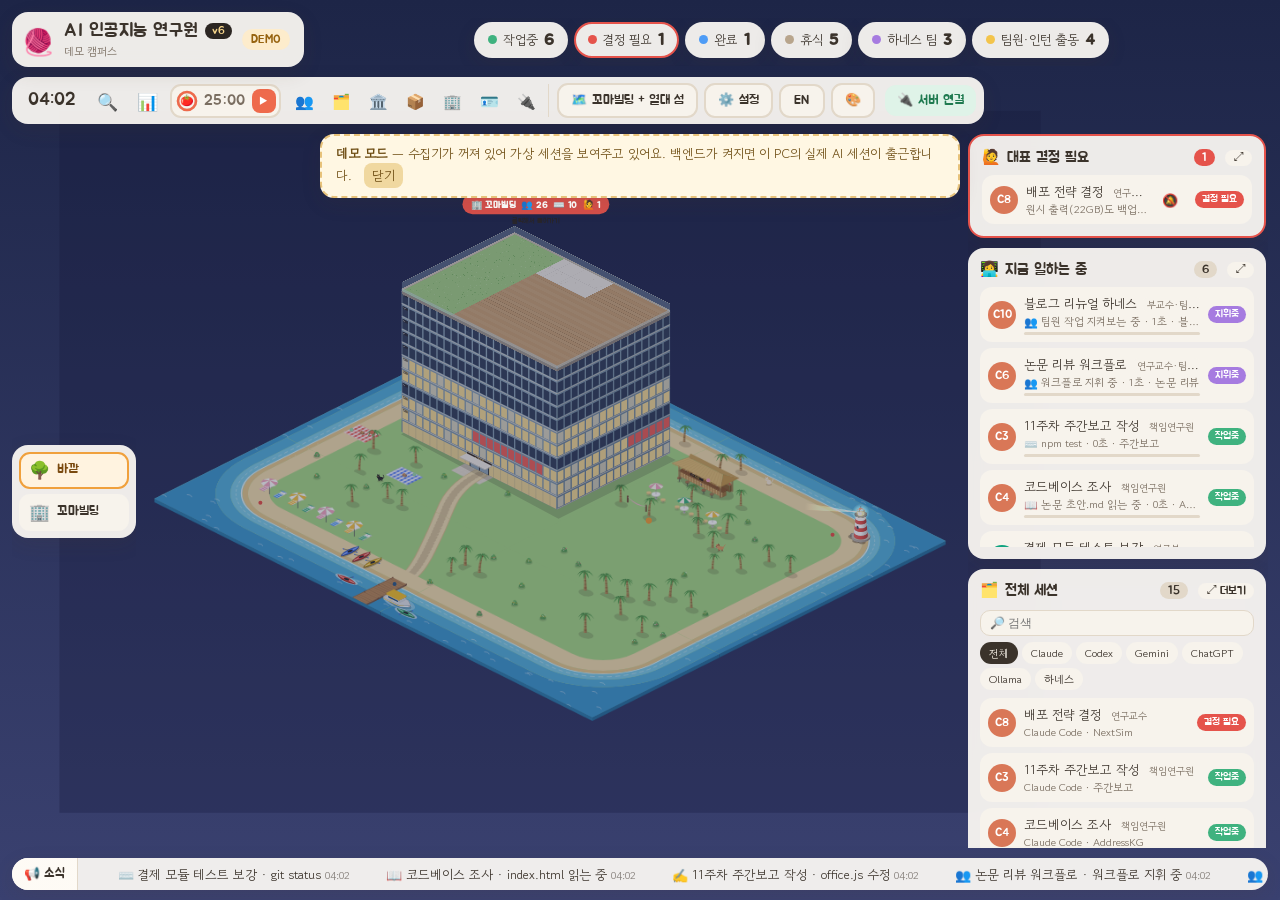
==== public/index.html @ 13f87f60 "AI OFFICE v6 — AI 세션을 아이소메트릭 빌딩으로 보여 주는 대시보드 - 꼬마빌딩(지하 6층 ~ 루프탑) · 실내 20+ × 실외 20+ 맵 - 관리 센터: 세션 관리 " ====
<!doctype html>
<html lang="ko">
<head>
<meta charset="utf-8">
<meta name="viewport" content="width=device-width, initial-scale=1, viewport-fit=cover">
<title>AI 인공지능 연구원</title>
<link rel="icon" href="data:image/svg+xml,<svg xmlns='http://www.w3.org/2000/svg' viewBox='0 0 100 100'><text y='.9em' font-size='90'>🧶</text></svg>">
<link rel="preconnect" href="https://fonts.googleapis.com">
<link href="https://fonts.googleapis.com/css2?family=Gowun+Dodum&family=Jua&display=swap" rel="stylesheet">
<link rel="stylesheet" href="css/style.css">
<link rel="stylesheet" href="css/panels.css">
<link rel="stylesheet" href="css/manage.css">
<link rel="stylesheet" href="css/v5.css">
<link rel="stylesheet" href="css/v6.css">
<link rel="stylesheet" href="css/kanban.css">
<link rel="stylesheet" href="css/mgm.css">
<link rel="stylesheet" href="css/timer-aio.css">
</head>
<body>
<div id="app">
  <canvas id="office" aria-label="AI 세션 캠퍼스" data-i18n-aria-label></canvas>

  <header id="topbar">
    <div class="brand">
      <span class="logo">🧶</span>
      <div class="brand-tx">
        <div class="name"><span class="name-full" data-i18n>AI 인공지능 연구원</span><span class="name-short" data-i18n>AI 연구원</span><span class="ver-badge" id="verBadge" title="현재 버전 (ai-office-v6 폴더)">v6</span></div>
        <div class="sub" id="hostLabel">AI 세션 캠퍼스</div>
      </div>
      <span id="modeBadge" class="badge">연결 중…</span>
    </div>
    <div id="chips" class="chips"></div>
    <div class="tools">
      <div class="clock" id="clock">--:--</div>
      <button class="tbtn side-btn" id="btnSide" title="세션 패널 (S)" data-i18n-title data-i18n-aria-label aria-label="세션 패널 (S)">📋</button>
      <button class="tbtn" id="btnFit" title="전체 보기 (F)" data-i18n-title>🔍</button>
      <button class="tbtn" id="btnInsights" title="인사이트 대시보드 (I)" data-i18n-title hidden>📊</button>
      <div class="tm-mini" id="pomoMini"></div>
      <div class="dock" id="dock" hidden></div>
      <button class="set-btn map-btn" id="btnMap" title="맵 선택 — 실내 × 실외 (M)" data-i18n-title>🗺️<span class="lbl" id="mapLbl">맵</span></button>
      <button class="set-btn" id="btnTheme" title="설정 — 표시·알림 (T)" data-i18n-title>⚙️<span class="lbl" data-i18n>설정</span></button>
      <button class="set-btn lang-btn" id="btnLang" title="Switch to English" aria-label="Switch to English">EN</button>
      <button class="set-btn acct-btn" id="btnAcct" title="계정 옵션 — 색 · 글꼴 · 레이아웃 (O)" data-i18n-title>🎨<span class="lbl" data-i18n>계정 옵션</span></button>
      <button class="auth-btn" id="btnAuth" title="로그인" data-i18n-title>🔒<span class="lbl">로그인</span></button>
    </div>
  </header>

  <nav id="floors" hidden></nav>

  <div id="themePop" class="pop" hidden>
    <button class="close" id="popClose" aria-label="닫기" data-i18n-aria-label>✕</button>
    <h3>⚙️ <span data-i18n>설정</span></h3>
    <div class="pop-sec" data-i18n>맵 선택</div>
    <button class="theme" id="popMapOpen"><span class="ti">🗺️</span><span><b data-i18n>맵 선택 열기</b><small id="popMapCur"></small></span></button>
    <div class="pop-sec" data-i18n>화면 표시</div>
    <div id="optList" class="opt-list"></div>
    <div id="adminSec"></div>
  </div>

  <div id="mapPop" class="pop map-pop" hidden>
    <button class="close" id="mapClose" aria-label="닫기" data-i18n-aria-label>✕</button>
    <h3>🗺️ <span data-i18n>맵 선택</span> <small class="map-hint" data-i18n>실내(건물)와 실외(부지)를 따로 골라 조합해요</small></h3>
    <div id="mapCur" class="map-cur"></div>
    <div id="mapOrig" class="map-orig"></div>
    <div class="map-cols">
      <div><div class="pop-sec">🏢 <span data-i18n>실내 · 건물</span> <span class="map-n" id="mapInN"></span></div><div id="mapIn" class="map-grid"></div></div>
      <div><div class="pop-sec">🌳 <span data-i18n>실외 · 부지</span> <span class="map-n" id="mapOutN"></span></div><div id="mapOut" class="map-grid"></div></div>
    </div>
  </div>

  <div id="demoBanner" hidden>
    <b data-i18n>데모 모드</b> <span data-i18n>— 수집기가 꺼져 있어 가상 세션을 보여주고 있어요. 백엔드가 켜지면 이 PC의 실제 AI 세션이 출근합니다.</span>
    <button id="demoClose" data-i18n>닫기</button>
  </div>

  <aside id="side">
    <button class="side-close" id="sideClose" aria-label="닫기" data-i18n-aria-label>✕</button>
    <section class="card urgent" id="decisionCard">
      <h3>🙋 <span data-i18n>대표 결정 필요</span> <span class="count" id="decisionCount">0</span><button class="more" data-more="urgent" title="전체 보기">⤢</button></h3>
      <div id="decisionList" class="list"></div>
    </section>
    <section class="card">
      <h3>👩‍💻 <span data-i18n>지금 일하는 중</span> <span class="count" id="workingCount">0</span><button class="more" data-more="busy" title="전체 보기">⤢</button></h3>
      <div id="workingList" class="list"></div>
    </section>
    <section class="card">
      <h3>🗂️ <span data-i18n>전체 세션</span> <span class="count" id="allCount">0</span><button class="more" data-more="all" title="전체 보기 · 관리">⤢ <span data-i18n>더보기</span></button></h3>
      <input class="side-q" id="sideQ" placeholder="🔎 검색" data-i18n-placeholder>
      <div class="filters" id="filters"></div>
      <div id="allList" class="list"></div>
    </section>
    <section class="card feed-card">
      <h3>📰 <span data-i18n>사무실 소식</span></h3>
      <div id="feedList" class="feed"></div>
    </section>
  </aside>

  <div id="drawer" hidden>
    <button class="close" id="drawerClose" aria-label="닫기" data-i18n-aria-label>✕</button>
    <div id="drawerBody"></div>
  </div>

  <div id="modal" class="modal" hidden>
    <div class="modal-card" id="modalCard"></div>
  </div>

  <div id="timerOverlay" class="tm-ov" hidden><div class="tm-card" id="timerCard" role="dialog" aria-modal="true" aria-label="업무 타이머"></div></div>
  <nav id="tabbar" aria-label="메뉴">
    <button data-tab="map">🗺️<span data-i18n>맵</span></button>
    <button data-tab="side">📋<span data-i18n>세션</span><i class="tb-dot" id="tbDot" hidden></i></button>
    <button data-tab="manage">🗂️<span data-i18n>관리</span></button>
    <button data-tab="settings">⚙️<span data-i18n>설정</span></button>
    <button data-tab="acct">🎨<span data-i18n>계정</span></button>
  </nav>
  <div id="ticker"><span class="tk-label">📢<span class="lbl" data-i18n>소식</span></span><div class="tk-track" id="tickerTrack"></div></div>
  <div id="tooltip" hidden></div>
  <div id="empty" hidden>
    <div class="sign">🌙<br><span data-i18n>아직 출근한 AI가 없어요</span><br><small data-i18n>Claude Code · Codex · Gemini CLI 세션을 열면 자리에 앉아요</small></div>
  </div>
</div>

<script src="js/providers.js"></script>
<script src="js/i18n.js"></script>
<script src="js/iso.js"></script>
<script src="js/art.js"></script>
<script src="js/art2.js"></script>
<script src="js/art3.js"></script>
<script src="js/art4.js"></script>
<script src="js/art5.js"></script>
<script src="js/art6.js"></script>
<script src="js/art7.js"></script>
<script src="js/art8.js"></script>
<script src="js/layout.js"></script>
<script src="js/campus.js"></script>
<script src="js/interiors2.js"></script>
<script src="js/campusmap.js"></script>
<script src="js/mini.js"></script>
<script src="js/compose.js"></script>
<script src="js/art_v4.js"></script>
<script src="js/indoor_base.js"></script>
<script src="js/outdoor_base.js"></script>
<!-- 새 실내 · 실외 맵 (v3) -->
<script src="js/indoor_a.js"></script>
<script src="js/indoor_b.js"></script>
<script src="js/outdoor_a.js"></script>
<script src="js/outdoor_b.js"></script>
<script src="js/maps.js"></script>
<script src="js/world.js"></script>
<script src="js/demo.js"></script>
<script src="js/data.js"></script>
<script src="js/auth.js"></script>
<script src="js/detail.js"></script>
<script src="timer/utils.js"></script>
<script src="js/kanban.js"></script>
<script src="js/mgm.js"></script>
<script src="timer/store-shim.js"></script>
<script src="js/timer-ui.js"></script>
<script src="js/prefs.js"></script>
<script src="js/manage.js"></script>
<script src="js/ui.js"></script>
<script src="js/viewport.js"></script>
<script src="js/main.js"></script>
<script src="js/timer-mount.js"></script>
</body>
</html>
---- public/css/style.css ----
:root {
  --bg: #efe9df;
  --bg2: #f7f3ec;
  --ink: #3b332b;
  --ink2: #7a6e61;
  --line: #e2d8c9;
  --card: rgba(255, 252, 247, 0.92);
  --red: #e5534b;
  --green: #3fb27f;
  --blue: #4e9cf6;
  --amber: #e9a23b;
  --purple: #a67be0;
  --shadow: 0 6px 20px rgba(80, 60, 30, 0.12);
  --radius: 16px;
  --accent: #f0a03c;
  --ui-zoom: 1;
  --font: 'Gowun Dodum', 'Pretendard', 'Apple SD Gothic Neo', 'Malgun Gothic', sans-serif;
  --cute: 'Jua', 'Gowun Dodum', 'Malgun Gothic', sans-serif;
}
@media (prefers-color-scheme: dark) {
  :root:not([data-theme="light"]) {
    --bg: #1f1c19; --bg2: #2a2622; --ink: #f1e9dd; --ink2: #b3a796; --line: #3b352e; --card: rgba(40, 36, 32, 0.92);
    --shadow: 0 6px 20px rgba(0, 0, 0, 0.35);
  }
}
:root[data-theme="dark"] {
  --bg: #1f1c19; --bg2: #2a2622; --ink: #f1e9dd; --ink2: #b3a796; --line: #3b352e; --card: rgba(40, 36, 32, 0.92);
  --shadow: 0 6px 20px rgba(0, 0, 0, 0.35);
}

* { box-sizing: border-box; }
[hidden] { display: none !important; }
html, body { margin: 0; height: 100%; overflow: hidden; background: var(--bg); color: var(--ink); font-family: var(--font); }
button { font-family: inherit; color: inherit; }
#app { position: fixed; inset: 0; }
#office { position: absolute; inset: 0; width: 100%; height: 100%; display: block; cursor: grab; touch-action: none; }
#office.dragging { cursor: grabbing; }
#office.hover { cursor: pointer; }

/* ---------- top bar ---------- */
#topbar {
  position: absolute; top: 12px; left: 12px; right: 12px; display: flex; gap: 10px; align-items: center;
  pointer-events: none; z-index: 5; flex-wrap: wrap;
}
#topbar > * { pointer-events: auto; }
.brand { display: flex; align-items: center; gap: 10px; background: var(--card); padding: 8px 14px 8px 10px; border-radius: var(--radius); box-shadow: var(--shadow); backdrop-filter: blur(8px); }
.brand .logo { font-size: 26px; animation: wiggle 3s ease-in-out infinite; display: inline-block; }
.brand .name { font-family: var(--cute); font-size: 18px; letter-spacing: 0.5px; }
.brand .sub { font-size: 11px; color: var(--ink2); }
.badge { font-family: var(--cute); font-size: 12px; padding: 3px 9px; border-radius: 99px; background: #ddd; color: #555; }
.badge.live { background: #dff3e8; color: #1f7a50; }
.badge.live::before { content: '● '; animation: blink 1.4s infinite; }
.badge.demo { background: #fdeccc; color: #96620e; }
.chips { display: flex; gap: 6px; flex-wrap: nowrap; flex: 1; justify-content: center; overflow-x: auto; scrollbar-width: none; padding: 4px 2px 8px; margin: -4px 0 -8px; min-width: 0; }
.chip { flex: none; }
.chip { display: flex; align-items: center; gap: 6px; background: var(--card); border-radius: 99px; padding: 6px 12px; font-size: 13px; box-shadow: var(--shadow); cursor: pointer; border: 2px solid transparent; transition: transform .15s; }
.chip:hover { transform: translateY(-2px); }
.chip b { font-family: var(--cute); font-size: 16px; }
.chip .dot { width: 9px; height: 9px; border-radius: 50%; }
.chip.alert { border-color: var(--red); animation: pulse 1.2s infinite; }
.tools { display: flex; gap: 6px; align-items: center; background: var(--card); padding: 6px 8px; border-radius: var(--radius); box-shadow: var(--shadow); }
.clock { font-family: var(--cute); font-size: 18px; padding: 0 8px; min-width: 64px; text-align: center; }
.tbtn { width: 34px; height: 34px; border-radius: 11px; border: none; background: transparent; font-size: 17px; cursor: pointer; transition: background .15s, transform .15s; }
.tbtn:hover { background: rgba(0, 0, 0, .06); transform: scale(1.08); }
.tbtn.off { opacity: .35; }

/* ---------- banner ---------- */
#demoBanner { position: absolute; top: 74px; left: 50%; transform: translateX(-50%); background: #fff7e3; color: #6d4c12; border: 2px dashed #e7c27a; padding: 8px 14px; border-radius: 14px; font-size: 13px; z-index: 6; box-shadow: var(--shadow); max-width: calc(100vw - 32px); }
#demoBanner code { background: #f3e2b8; padding: 1px 5px; border-radius: 5px; }
#demoBanner button { margin-left: 8px; border: none; background: #f0d8a0; border-radius: 8px; padding: 3px 8px; cursor: pointer; }

/* ---------- sidebar ---------- */
#side { position: absolute; top: 74px; right: 12px; bottom: 52px; width: 300px; display: flex; flex-direction: column; gap: 10px; overflow-y: auto; z-index: 4; padding-right: 2px; transition: transform .3s, opacity .3s; scrollbar-width: thin; }
#side.hidden { transform: translateX(330px); opacity: 0; pointer-events: none; }
.card { background: var(--card); border-radius: var(--radius); box-shadow: var(--shadow); padding: 12px; backdrop-filter: blur(8px); }
.card h3 { margin: 0 0 8px; font-family: var(--cute); font-weight: normal; font-size: 15px; display: flex; align-items: center; gap: 6px; }
.card .count { margin-left: auto; font-size: 12px; background: var(--line); padding: 1px 8px; border-radius: 99px; }
.card.urgent { border: 2px solid transparent; }
.card.urgent.on { border-color: var(--red); }
.card.urgent.on .count { background: var(--red); color: #fff; }
.list { display: flex; flex-direction: column; gap: 6px; max-height: 260px; overflow-y: auto; scrollbar-width: thin; }
.item { display: flex; gap: 8px; align-items: center; padding: 7px 8px; border-radius: 12px; background: var(--bg2); cursor: pointer; transition: transform .12s, background .12s; }
.item:hover { transform: translateX(-3px); background: var(--line); }
.item .av { width: 28px; height: 28px; border-radius: 50%; display: grid; place-items: center; font-family: var(--cute); font-size: 12px; color: #fff; flex: none; }
.item .tx { min-width: 0; flex: 1; }
.item .t1 { font-size: 13px; white-space: nowrap; overflow: hidden; text-overflow: ellipsis; }
.item .t2 { font-size: 11px; color: var(--ink2); white-space: nowrap; overflow: hidden; text-overflow: ellipsis; }
.item .st { font-size: 10px; padding: 2px 7px; border-radius: 99px; color: #fff; flex: none; font-family: var(--cute); }
.empty-note { font-size: 12px; color: var(--ink2); padding: 4px 2px; }
.filters { display: flex; gap: 4px; flex-wrap: wrap; margin-bottom: 8px; }
.filters button { border: none; background: var(--bg2); border-radius: 99px; padding: 3px 9px; font-size: 11px; cursor: pointer; }
.filters button.on { background: var(--ink); color: var(--bg); }
.feed { display: flex; flex-direction: column; gap: 4px; max-height: 220px; overflow-y: auto; font-size: 12px; scrollbar-width: thin; }
.feed .f { display: flex; gap: 6px; cursor: pointer; padding: 2px 4px; border-radius: 6px; }
.feed .f:hover { background: var(--bg2); }
.feed .f .tm { color: var(--ink2); flex: none; font-variant-numeric: tabular-nums; }
.feed .f .ic { flex: none; }
.feed .f .tx { min-width: 0; overflow: hidden; text-overflow: ellipsis; white-space: nowrap; }

/* ---------- drawer ---------- */
#drawer { position: absolute; left: 12px; top: 74px; bottom: 52px; width: 360px; background: var(--card); border-radius: var(--radius); box-shadow: var(--shadow); z-index: 7; overflow-y: auto; padding: 16px; backdrop-filter: blur(10px); animation: slidein .25s ease-out; scrollbar-width: thin; }
#drawer .close { position: absolute; top: 10px; right: 10px; border: none; background: var(--bg2); width: 30px; height: 30px; border-radius: 50%; cursor: pointer; }
.d-head { display: flex; gap: 12px; align-items: center; margin-bottom: 10px; padding-right: 30px; }
.d-head .av { width: 46px; height: 46px; border-radius: 50%; display: grid; place-items: center; color: #fff; font-family: var(--cute); font-size: 18px; flex: none; box-shadow: inset 0 -3px 0 rgba(0,0,0,.15); }
.d-head h2 { margin: 0; font-family: var(--cute); font-weight: normal; font-size: 18px; line-height: 1.25; word-break: keep-all; }
.d-head .meta { font-size: 12px; color: var(--ink2); }
.d-status { display: flex; align-items: center; gap: 8px; padding: 10px 12px; border-radius: 12px; background: var(--bg2); margin-bottom: 10px; }
.d-status .big { font-size: 24px; }
.d-status .l1 { font-family: var(--cute); font-size: 15px; }
.d-status .l2 { font-size: 12px; color: var(--ink2); word-break: break-all; }
.d-sec { margin: 14px 0 6px; font-family: var(--cute); font-size: 14px; color: var(--ink2); }
.d-grid { display: grid; grid-template-columns: repeat(4, 1fr); gap: 6px; }
.d-grid .s { background: var(--bg2); border-radius: 10px; padding: 6px; text-align: center; }
.d-grid .s b { display: block; font-family: var(--cute); font-size: 17px; }
.d-grid .s span { font-size: 10px; color: var(--ink2); }
.d-kv { font-size: 12px; display: grid; grid-template-columns: 70px 1fr; gap: 3px 8px; }
.d-kv dt { color: var(--ink2); }
.d-kv dd { margin: 0; word-break: break-all; }
.d-prompt { font-size: 12px; background: var(--bg2); border-radius: 10px; padding: 8px 10px; border-left: 3px solid var(--amber); }
.roster { display: flex; flex-direction: column; gap: 4px; }
.roster .r { display: flex; align-items: center; gap: 8px; font-size: 12px; padding: 5px 8px; border-radius: 10px; background: var(--bg2); }
.roster .r .nm { font-weight: bold; flex: 1; min-width: 0; overflow: hidden; text-overflow: ellipsis; white-space: nowrap; }
.roster .r .lv { color: var(--ink2); font-size: 11px; }
.roster .r .dot { width: 8px; height: 8px; border-radius: 50%; flex: none; }
.todos { list-style: none; margin: 0; padding: 0; font-size: 12px; display: flex; flex-direction: column; gap: 3px; }
.todos li { display: flex; gap: 6px; }
.todos li.completed { color: var(--ink2); text-decoration: line-through; }
.timeline { font-size: 12px; display: flex; flex-direction: column; gap: 3px; }
.timeline .e { display: flex; gap: 6px; }
.timeline .e .tm { color: var(--ink2); flex: none; font-variant-numeric: tabular-nums; }

/* ---------- ticker ---------- */
#ticker { position: absolute; left: 12px; right: 12px; bottom: 10px; height: 32px; background: var(--card); border-radius: 99px; box-shadow: var(--shadow); overflow: hidden; z-index: 4; display: flex; align-items: center; }
#ticker .tk-label { font-family: var(--cute); font-size: 13px; padding: 0 12px; flex: none; background: linear-gradient(var(--card), var(--card)), var(--bg); z-index: 1; position: relative; height: 100%; display: flex; align-items: center; gap: 4px; border-right: 1px solid var(--line); }
#ticker .tk-track { white-space: nowrap; font-size: 13px; animation: ticker 60s linear infinite; padding-left: 40px; flex: none; }
#ticker .tk-track span { margin-right: 36px; cursor: pointer; }
#ticker:hover .tk-track { animation-play-state: paused; }

#tooltip { position: absolute; z-index: 9; pointer-events: none; background: rgba(40, 33, 26, .92); color: #fff; padding: 7px 10px; border-radius: 10px; font-size: 12px; max-width: 300px; line-height: 1.45; }
#tooltip b { font-family: var(--cute); font-weight: normal; font-size: 13px; }
#empty { position: absolute; inset: 0; display: grid; place-items: center; pointer-events: none; z-index: 3; }
#empty .sign { background: var(--card); padding: 22px 30px; border-radius: 22px; text-align: center; font-family: var(--cute); font-size: 20px; box-shadow: var(--shadow); line-height: 1.6; }
#empty small { font-family: var(--font); font-size: 12px; color: var(--ink2); }

@keyframes ticker { from { transform: translateX(0); } to { transform: translateX(-100%); } }
@keyframes blink { 50% { opacity: .2; } }
@keyframes pulse { 50% { box-shadow: 0 0 0 5px rgba(229, 83, 75, .22); } }
@keyframes wiggle { 0%, 100% { transform: rotate(0); } 50% { transform: rotate(-12deg); } }
@keyframes slidein { from { transform: translateX(-20px); opacity: 0; } }

@media (max-width: 1180px) {
  .chips { order: 3; flex-basis: 100%; justify-content: flex-start; }
  #side, #drawer, #demoBanner { top: 122px; }
}
/* ---------- brand / language toggle / mobile-only controls ---------- */
.brand-tx { min-width: 0; }
.brand .name { white-space: nowrap; overflow: hidden; text-overflow: ellipsis; }
.brand .name-short { display: none; }
.set-btn .lbl, .auth-btn .lbl { margin-left: 5px; }
.lang-btn { min-width: 46px; padding: 7px 10px; letter-spacing: .5px; text-align: center; }
.side-btn, .side-close { display: none; }

/* ---------- phones (portrait ~360–430px) ---------- */
@media (max-width: 760px) {
  #topbar { top: calc(8px + env(safe-area-inset-top)); left: calc(16px + env(safe-area-inset-left)); right: calc(16px + env(safe-area-inset-right)); gap: 8px; flex-wrap: wrap; }
  .brand { flex: 1 1 0; min-width: 0; display: grid; grid-template-columns: auto minmax(0, 1fr); column-gap: 8px; row-gap: 1px; padding: 5px 10px 5px 8px; align-items: center; }
  .brand .logo { font-size: 22px; grid-row: 1 / 3; }
  .brand .name { font-size: 14px; }
  .brand .name-full { display: none; }
  .brand .name-short { display: inline; }
  .brand .sub { display: none; }
  .badge { font-size: 10px; padding: 1px 7px; justify-self: start; }
  .tools { flex: none; gap: 2px; padding: 4px; }
  .clock, #btnFit { display: none; }
  .tbtn { width: 36px; height: 36px; }
  .set-btn, .auth-btn { min-width: 36px; height: 36px; padding: 0 8px; margin-left: 0; }
  .set-btn .lbl, .auth-btn .lbl { display: none; }
  .lang-btn { min-width: 40px; }
  /* status chips: one line, swipe sideways, edge to edge */
  .chips { order: 3; flex: 0 0 calc(100% + 32px); justify-content: flex-start; margin: -4px -16px -8px; padding: 4px 16px 8px; scroll-padding: 0 16px; }
  .chip { min-height: 36px; padding: 6px 12px; font-size: 12px; }
  .chip:hover { transform: none; }
  .chip b { font-size: 15px; }

  /* session panel -> bottom sheet (closed by default; .hidden = not covering the canvas) */
  #side { position: fixed; left: 0; right: 0; top: auto; bottom: 0; width: auto; height: min(72vh, 620px); max-height: calc(100% - 64px - env(safe-area-inset-top));
    padding: 6px calc(16px + env(safe-area-inset-right)) calc(14px + env(safe-area-inset-bottom)) calc(16px + env(safe-area-inset-left));
    background: var(--bg); border-radius: 22px 22px 0 0; box-shadow: 0 -10px 30px rgba(0, 0, 0, .22); z-index: 12; transform: none; opacity: 1; overscroll-behavior: contain; }
  #side.hidden { transform: translateY(105%); opacity: 1; }
  .side-close { display: grid; place-items: center; position: sticky; top: 0; align-self: flex-end; flex: none; width: 36px; height: 36px; border: none; border-radius: 50%; background: var(--bg2); box-shadow: var(--shadow); cursor: pointer; z-index: 2; margin-bottom: -6px; }
  #side .list { max-height: none; }
  .item { min-height: 44px; }
  .item:hover { transform: none; }
  .filters button { min-height: 32px; padding: 4px 12px; font-size: 12px; }
  /* floating button that opens the sheet */
  #btnSide { display: grid; place-items: center; position: fixed; right: calc(16px + env(safe-area-inset-right)); bottom: calc(56px + env(safe-area-inset-bottom)); width: 48px; height: 48px; border-radius: 16px; background: var(--card); box-shadow: var(--shadow); backdrop-filter: blur(8px); font-size: 21px; z-index: 6; }
  #btnSide.on { opacity: 0; pointer-events: none; }
  body:has(#decisionCard.on) #btnSide { animation: pulse 1.2s infinite; outline: 2px solid var(--red); }

  /* detail drawer -> full-width sheet */
  #drawer, #drawer.wide { position: fixed; left: 0; right: 0; top: auto; bottom: 0; width: auto; height: 80vh; max-height: calc(100% - 48px - env(safe-area-inset-top));
    border-radius: 22px 22px 0 0; padding: 14px calc(16px + env(safe-area-inset-right)) calc(16px + env(safe-area-inset-bottom)) calc(16px + env(safe-area-inset-left));
    z-index: 14; animation: sheetup .25s ease-out; box-shadow: 0 -10px 30px rgba(0, 0, 0, .22); overscroll-behavior: contain; }
  #drawer .close { position: sticky; top: 0; float: right; width: 36px; height: 36px; margin: -4px -4px 0 6px; z-index: 3; box-shadow: var(--shadow); }
  .d-head { padding-right: 0; }

  #demoBanner { top: calc(112px + env(safe-area-inset-top)); left: 16px; right: 16px; transform: none; max-width: none; font-size: 12px; }
  #demoBanner button { min-height: 32px; }

  #ticker { left: calc(16px + env(safe-area-inset-left)); right: calc(16px + env(safe-area-inset-right)); bottom: calc(8px + env(safe-area-inset-bottom)); height: 36px; }
  #ticker .tk-label { padding: 0 10px; }
  #ticker .tk-label .lbl { display: none; }
  #ticker .tk-track { font-size: 12px; padding-left: 24px; }

  #empty .sign { max-width: calc(100vw - 32px); font-size: 17px; padding: 18px 20px; }
}
@keyframes sheetup { from { transform: translateY(40px); opacity: 0; } }

/* 현재 버전 뱃지 (폴더 버전과 같게) */
.ver-badge { display: inline-block; margin-left: 6px; padding: 1px 7px; border-radius: 99px; background: #2b2622; color: #f6d58a; font-family: var(--cute); font-size: 11px; letter-spacing: 0.3px; vertical-align: 2px; }
---- public/css/panels.css ----
/* ---------- auth / theme / floors ---------- */
.auth-btn { border: none; border-radius: 11px; padding: 7px 12px; font-family: var(--cute); font-size: 13px; cursor: pointer; background: var(--ink); color: var(--bg); margin-left: 4px; white-space: nowrap; }
.auth-btn.on { background: #dff3e8; color: #1f7a50; }
.pop { position: absolute; top: 70px; right: 12px; z-index: 8; width: 340px; max-width: calc(100vw - 24px); background: var(--card); border-radius: var(--radius); box-shadow: var(--shadow); padding: 12px; backdrop-filter: blur(10px); }
.pop h3 { margin: 2px 4px 8px; font-family: var(--cute); font-weight: normal; font-size: 16px; }
.pop .close { position: absolute; top: 10px; right: 10px; border: none; background: var(--bg2); width: 28px; height: 28px; border-radius: 50%; cursor: pointer; }
.pop { max-height: calc(100vh - 100px); overflow-y: auto; scrollbar-width: thin; }
.pop-sec { font-size: 12px; color: var(--ink2); margin: 10px 4px 6px; }
.opt-list { display: flex; flex-direction: column; gap: 4px; }
.opt { display: flex; justify-content: space-between; align-items: center; background: var(--bg2); border-radius: 12px; padding: 8px 12px; font-size: 13px; cursor: pointer; }
.opt input { width: 18px; height: 18px; accent-color: var(--accent); cursor: pointer; }
kbd { font-family: ui-monospace, Consolas, monospace; font-size: 10px; background: var(--line); border-radius: 4px; padding: 0 4px; margin-left: 4px; color: var(--ink2); }
.set-btn { border: none; border-radius: 11px; padding: 7px 12px; font-family: var(--cute); font-size: 13px; cursor: pointer; background: var(--bg2); color: var(--ink); white-space: nowrap; border: 2px solid var(--line); }
.set-btn:hover, .set-btn.on { border-color: var(--accent); background: #fff3e0; color: #7a4a10; }
.theme-list { display: flex; flex-direction: column; gap: 6px; }
.theme { display: flex; gap: 10px; align-items: center; text-align: left; border: 2px solid transparent; background: var(--bg2); border-radius: 14px; padding: 9px 10px; cursor: pointer; transition: transform .12s; }
.theme:hover { transform: translateX(-3px); }
.theme.on { border-color: var(--accent); }
.theme .ti { font-size: 28px; }
.theme b { display: block; font-family: var(--cute); font-weight: normal; font-size: 14px; }
.theme small { color: var(--ink2); font-size: 11px; }
#floors { position: absolute; left: 12px; top: 50%; transform: translateY(-50%); z-index: 4; display: flex; flex-direction: column; gap: 10px; max-height: calc(100vh - 150px); overflow-y: auto; scrollbar-width: none; width: 124px; }
.nav-b { display: flex; flex-direction: column; gap: 5px; background: var(--card); border-radius: 16px; padding: 7px; box-shadow: var(--shadow); }
.nav-b button { display: flex; align-items: center; gap: 7px; border: 2px solid transparent; background: var(--bg2); border-radius: 11px; padding: 6px 8px; cursor: pointer; font-family: var(--cute); font-size: 13px; text-align: left; }
.nav-b button span { font-size: 17px; }
.nav-b button.on { border-color: var(--accent); background: #fff3e0; color: #7a4a10; }
.elev-panel { display: flex; flex-direction: column; gap: 5px; align-items: stretch; background: linear-gradient(160deg, #5d656c, #3d4247); border-radius: 16px; padding: 9px 8px; box-shadow: var(--shadow), inset 0 1px 0 rgba(255,255,255,.2); }
.ep-title { color: #f6d58a; font-family: var(--cute); font-size: 12px; text-align: center; margin-bottom: 2px; }
.ep-floor { display: grid; grid-template-columns: 34px 1fr auto; align-items: center; gap: 2px 6px; border: none; border-radius: 99px; padding: 4px 8px 4px 4px; cursor: pointer; background: rgba(255,255,255,.08); color: #e9eef2; text-align: left; }
.ep-floor b { grid-row: 1 / 3; width: 30px; height: 30px; border-radius: 50%; display: grid; place-items: center; font-family: var(--cute); font-weight: normal; font-size: 13px; background: radial-gradient(circle at 35% 30%, #f4f6f7, #b9c0c6); color: #2b2f33; box-shadow: inset 0 -2px 0 rgba(0,0,0,.25); }
.ep-floor span { font-size: 10px; opacity: .85; white-space: nowrap; overflow: hidden; text-overflow: ellipsis; }
.ep-floor em { font-style: normal; font-family: var(--cute); font-size: 12px; grid-row: 1 / 3; grid-column: 3; background: rgba(0,0,0,.25); border-radius: 99px; padding: 0 6px; }
.ep-floor.on b { background: radial-gradient(circle at 35% 30%, #fff6d8, var(--accent)); box-shadow: 0 0 10px rgba(240,160,60,.8), inset 0 -2px 0 rgba(0,0,0,.2); }
.ep-floor.alert em { background: var(--red); animation: pulse 1.2s infinite; }
.ep-arrow { border: none; border-radius: 10px; background: rgba(255,255,255,.12); color: #fff; padding: 3px; cursor: pointer; font-size: 12px; }
.ep-arrow:hover, .ep-floor:hover { background: rgba(255,255,255,.2); }

/* ---------- modal ---------- */
.modal { position: absolute; inset: 0; z-index: 20; background: rgba(30, 24, 18, .35); display: grid; place-items: center; padding: 16px; backdrop-filter: blur(2px); }
.modal-card { position: relative; background: var(--card); border-radius: 20px; box-shadow: var(--shadow); padding: 22px; width: 900px; max-width: 100%; max-height: calc(100vh - 32px); overflow-y: auto; animation: slidein .2s ease-out; scrollbar-width: thin; }
.modal-card.small { width: 380px; }
.modal-card .close { position: absolute; top: 12px; right: 12px; border: none; background: var(--bg2); width: 30px; height: 30px; border-radius: 50%; cursor: pointer; }
.auth { display: flex; flex-direction: column; gap: 10px; align-items: stretch; text-align: center; }
.auth .big { font-size: 40px; }
.auth h2 { margin: 0; font-family: var(--cute); font-weight: normal; }
.auth p { margin: 0; color: var(--ink2); font-size: 13px; line-height: 1.5; }
.auth input { border: 2px solid var(--line); background: var(--bg2); color: var(--ink); border-radius: 12px; padding: 10px 12px; font-size: 15px; font-family: inherit; }
.auth input:focus { outline: none; border-color: var(--accent); }
.err { color: var(--red); font-size: 12px; min-height: 16px; }
.pwchange { display: flex; flex-direction: column; gap: 6px; margin: 4px 0 8px; }
.btn { border: none; background: var(--ink); color: var(--bg); border-radius: 12px; padding: 10px 14px; font-family: var(--cute); font-size: 14px; cursor: pointer; text-decoration: none; display: inline-block; text-align: center; }
.btn.ghost { background: var(--bg2); color: var(--ink); }
.btn:hover { filter: brightness(1.1); }

/* ---------- detail panel ---------- */
#drawer.wide { width: 560px; }
.lockcta { margin-top: 14px; padding: 12px; border-radius: 14px; background: linear-gradient(135deg, #fff5e4, #fde9e6); color: #5b4630; font-size: 13px; display: flex; flex-direction: column; gap: 8px; }
.note { margin-top: 10px; font-size: 12px; color: var(--ink2); background: var(--bg2); padding: 8px 10px; border-radius: 10px; }
.loading { padding: 30px 10px; text-align: center; color: var(--ink2); font-family: var(--cute); }
.loading.sm { padding: 8px; }
.lock { padding: 30px 10px; text-align: center; font-family: var(--cute); font-size: 16px; line-height: 1.6; }
.lock small { font-family: var(--font); color: var(--ink2); font-size: 12px; }
.scan { font-size: 12px; color: var(--ink2); display: flex; align-items: center; gap: 8px; margin-bottom: 8px; }
.track { display: inline-block; flex: 1; height: 6px; background: var(--line); border-radius: 99px; overflow: hidden; vertical-align: middle; min-width: 40px; }
.track.big { display: block; height: 10px; margin: 4px 0; }
.track .fill { display: block; height: 100%; background: #3fb27f; border-radius: 99px; transition: width .4s; }
.tabs { display: flex; gap: 4px; margin: 6px 0 10px; border-bottom: 2px solid var(--line); position: sticky; top: -16px; background: var(--card); z-index: 1; padding-top: 4px; }
.tabs button { border: none; background: none; padding: 8px 12px; font-family: var(--cute); font-size: 14px; color: var(--ink2); cursor: pointer; border-bottom: 3px solid transparent; margin-bottom: -2px; }
.tabs button.on { color: var(--ink); border-color: var(--accent); }
.summary { font-size: 13px; line-height: 1.6; background: var(--bg2); border-radius: 12px; padding: 10px 12px; white-space: pre-wrap; }
.summary.ai { background: linear-gradient(135deg, rgba(166, 123, 224, .12), rgba(78, 156, 246, .12)); margin-top: 8px; }
.ai-sum { display: flex; flex-direction: column; gap: 6px; margin: 8px 0; }
.ai-sum .btn { align-self: flex-start; font-size: 13px; padding: 7px 12px; }
.kpis { display: grid; grid-template-columns: repeat(3, 1fr); gap: 6px; margin: 10px 0; }
.kpis.wide { grid-template-columns: repeat(auto-fit, minmax(110px, 1fr)); }
.kpi { background: var(--bg2); border-radius: 12px; padding: 8px 10px; display: flex; flex-direction: column; }
.kpi b { font-family: var(--cute); font-weight: normal; font-size: 20px; }
.kpi span { font-size: 11px; color: var(--ink2); }
.kpi i { font-style: normal; font-size: 10px; color: var(--ink2); opacity: .8; }
.tips { margin: 0; padding-left: 4px; list-style: none; font-size: 13px; line-height: 1.6; }
.tips li { padding-left: 22px; position: relative; }
.tips li::before { content: "💡"; position: absolute; left: 0; }
.warn { margin-top: 8px; font-size: 12px; background: #fff3d6; color: #7a5310; border-radius: 10px; padding: 7px 10px; }
.muted { color: var(--ink2); font-size: 12px; }
.conv-f { align-items: center; }
.conv { display: flex; flex-direction: column; gap: 6px; max-height: calc(100vh - 380px); overflow-y: auto; padding-right: 4px; scrollbar-width: thin; }
.conv.mini { max-height: 220px; margin-top: 6px; }
.msg { font-size: 13px; line-height: 1.5; position: relative; }
.msg .ct { font-size: 10px; color: var(--ink2); margin-right: 4px; }
.msg.user { align-self: flex-end; max-width: 88%; text-align: right; }
.msg.user .b { background: var(--accent); color: #fff; padding: 8px 11px; border-radius: 14px 14px 4px 14px; white-space: pre-wrap; word-break: break-word; text-align: left; }
.msg.ai { display: grid; grid-template-columns: 26px 1fr; gap: 2px 6px; max-width: 94%; }
.msg.ai .av { width: 26px; height: 26px; border-radius: 50%; color: #fff; display: grid; place-items: center; font-size: 12px; grid-row: 1 / 3; }
.msg.ai .b { background: var(--bg2); padding: 8px 11px; border-radius: 4px 14px 14px 14px; white-space: pre-wrap; word-break: break-word; }
.msg.tool, .msg.result { display: flex; gap: 6px; align-items: baseline; font-size: 12px; padding: 2px 6px; color: var(--ink2); }
.msg.tool b { color: var(--ink); font-weight: normal; }
.msg code, .cmds code { font-family: ui-monospace, Consolas, monospace; font-size: 11px; background: var(--bg2); padding: 1px 6px; border-radius: 6px; word-break: break-all; }
.msg.result.err { color: var(--red); }
.msg.sys { align-self: center; font-size: 11px; color: var(--ink2); }
.msg details summary { cursor: pointer; list-style: none; }
.msg details u { color: var(--accent); }
.turns { display: flex; flex-direction: column; gap: 6px; }
.turn { background: var(--bg2); border-radius: 12px; padding: 8px 10px; font-size: 12px; }
.turn.now { border-left: 4px solid #3fb27f; }
.turn .tp { font-size: 13px; }
.turn .tm { color: var(--ink2); margin-top: 3px; }
.turn .tl { margin-top: 4px; color: var(--ink2); font-style: italic; }
.tbl { width: 100%; border-collapse: collapse; font-size: 12px; }
.tbl th { text-align: left; color: var(--ink2); font-weight: normal; border-bottom: 1px solid var(--line); padding: 4px; }
.tbl td { padding: 4px; border-bottom: 1px dashed var(--line); max-width: 220px; overflow: hidden; text-overflow: ellipsis; white-space: nowrap; }
.cmds { display: flex; flex-direction: column; gap: 3px; font-size: 12px; }
.cmds div { display: flex; gap: 6px; }
.cmds .err code { color: var(--red); }
.hbars { display: flex; flex-direction: column; gap: 4px; }
.hb { display: grid; grid-template-columns: 120px 1fr auto; gap: 8px; align-items: center; font-size: 12px; }
.hb .l { overflow: hidden; text-overflow: ellipsis; white-space: nowrap; }
.hb .track { height: 10px; }
.hb .v { color: var(--ink2); font-variant-numeric: tabular-nums; }
.vbars { display: flex; align-items: flex-end; gap: 2px; height: 90px; padding-bottom: 14px; }
.vb { flex: 1; height: 100%; display: flex; flex-direction: column; justify-content: flex-end; position: relative; }
.vb span { display: block; background: #c9bda9; border-radius: 4px 4px 0 0; min-height: 2px; }
.vb.now span { background: var(--accent); }
.vb em { position: absolute; bottom: -14px; left: 50%; transform: translateX(-50%); font-style: normal; font-size: 9px; color: var(--ink2); white-space: nowrap; }
.stackbar { display: flex; height: 14px; border-radius: 99px; overflow: hidden; gap: 2px; }
.stackbar span { display: block; }
.legend { display: flex; flex-wrap: wrap; gap: 4px 10px; font-size: 11px; color: var(--ink2); margin-top: 5px; }
.legend i { display: inline-block; width: 9px; height: 9px; border-radius: 3px; margin-right: 4px; vertical-align: -1px; }
.share { font-size: 12px; margin: 6px 0; }
.share b { font-family: var(--cute); font-weight: normal; }
.share small { color: var(--ink2); }
details.agent { background: var(--bg2); border-radius: 12px; padding: 7px 10px; margin-bottom: 6px; font-size: 12px; }
details.agent summary { cursor: pointer; display: flex; gap: 6px; align-items: center; flex-wrap: wrap; }
details.agent .dot { width: 8px; height: 8px; border-radius: 50%; }
details.agent .lv { margin-left: auto; color: var(--ink2); }
.dash-head { display: flex; align-items: baseline; gap: 10px; padding-right: 30px; }
.dash-head h2 { margin: 0 0 6px; font-family: var(--cute); font-weight: normal; }
.dash-grid { display: grid; grid-template-columns: repeat(auto-fit, minmax(300px, 1fr)); gap: 14px; margin-top: 8px; }
.dash-grid section { background: var(--bg2); border-radius: 14px; padding: 10px 12px; }
.dash-grid .d-sec { margin-top: 0; }
.wait { display: flex; flex-direction: column; padding: 6px 8px; border-radius: 10px; background: var(--card); margin-bottom: 4px; cursor: pointer; font-size: 12px; }
.wait span { color: var(--red); }
/* ---------- jail / vault place row (detail panel) ---------- */
.place-row { display: flex; flex-wrap: wrap; gap: 6px; align-items: center; margin: -2px 0 10px; }
.place-badge { font-family: var(--cute); font-size: 12px; padding: 4px 10px; border-radius: 99px; background: var(--bg2); color: var(--ink); }
.place-badge.jail { background: #e3e9f7; color: #2c4a8a; }
.place-badge.vault { background: #fbefcc; color: #7a5a10; }
.place-badge.paused { background: #e6f2ea; color: #2f6b47; }
.place-badge.stopped { background: #ece7e1; color: #5d5249; }
.btn.sm { padding: 6px 10px; font-size: 12px; border-radius: 10px; }
.place-row .err { min-height: 0; }

@media (max-width: 760px) {
  #drawer.wide { width: auto; }
  .kpis { grid-template-columns: repeat(2, 1fr); }
  .dash-grid { grid-template-columns: 1fr; }
  .hb { grid-template-columns: 92px 1fr auto; }
  .conv { max-height: 52vh; }
  .tabs { overflow-x: auto; scrollbar-width: none; top: -14px; }
  .tabs button { flex: none; min-height: 40px; padding: 8px 10px; }
  .btn.sm { min-height: 36px; }
  .tbl td { max-width: 120px; }
  /* settings popover: full width under the top bar */
  .pop { top: calc(62px + env(safe-area-inset-top)); left: calc(16px + env(safe-area-inset-left)); right: calc(16px + env(safe-area-inset-right)); width: auto; max-width: none; max-height: calc(100% - 140px); }
  .pop .close { width: 36px; height: 36px; }
  .opt { min-height: 44px; }
  /* modals -> bottom sheets */
  .modal { padding: 0; place-items: end stretch; }
  .modal-card, .modal-card.small { width: 100%; max-width: none; max-height: calc(100% - 40px - env(safe-area-inset-top)); border-radius: 22px 22px 0 0;
    padding: 20px calc(16px + env(safe-area-inset-right)) calc(20px + env(safe-area-inset-bottom)) calc(16px + env(safe-area-inset-left)); animation: sheetup .25s ease-out; }
  .modal-card .close { width: 36px; height: 36px; }
  /* building / floor nav: compact rows at the bottom-left, above the ticker (room left for the panel button) */
  #floors { left: calc(16px + env(safe-area-inset-left)); top: auto; bottom: calc(52px + env(safe-area-inset-bottom)); transform: none; width: auto;
    max-width: calc(100vw - 32px - 60px - env(safe-area-inset-left) - env(safe-area-inset-right)); max-height: none; overflow: visible; gap: 6px; align-items: flex-start; flex-direction: column-reverse; }
  .nav-b { flex-direction: row; gap: 4px; padding: 4px; border-radius: 14px; max-width: 100%; overflow-x: auto; scrollbar-width: none; }
  .nav-b button { flex: none; min-height: 36px; padding: 4px 9px; font-size: 12px; gap: 5px; white-space: nowrap; }
  .nav-b button span { font-size: 15px; }
  .elev-panel { flex-direction: row; align-items: center; gap: 4px; padding: 4px 6px; border-radius: 14px; max-width: 100%; overflow-x: auto; scrollbar-width: none; }
  .ep-title { display: none; }
  .ep-floor { flex: none; grid-template-columns: 30px auto; min-height: 36px; padding: 2px 8px 2px 3px; }
  .ep-floor span { display: none; }
  .ep-floor em { grid-column: 2; grid-row: 1 / 3; }
  .ep-arrow { flex: none; min-width: 32px; min-height: 36px; font-size: 13px; }
}

/* 층 패널: 현재 층 표시 + 마우스 오버 시 전체 이름 */
.ep-cur { background: rgba(0,0,0,.28); border-radius: 12px; padding: 6px 8px; color: #fff; display: flex; flex-direction: column; gap: 1px; max-width: 150px; }
.ep-cur small { font-size: 10px; color: #f6d58a; }
.ep-cur b { font-family: var(--cute); font-weight: normal; font-size: 14px; }
.ep-cur i { font-style: normal; font-size: 10px; opacity: .8; line-height: 1.35; }
.ep-floor { position: relative; }
.floor-tip { position: fixed; transform: translateY(-50%); background: rgba(43,38,34,.95); color: #fff; font-size: 12px; padding: 6px 10px; border-radius: 10px; white-space: nowrap; z-index: 60; box-shadow: var(--shadow); pointer-events: none; }
/* 조합 맵: 건물 / 야외 선택 */
.combo-pick { display: none; flex-direction: column; gap: 6px; margin: -2px 0 4px 12px; padding: 8px 10px; border-left: 3px solid var(--accent); background: var(--bg2); border-radius: 0 12px 12px 0; }
.combo-pick.on { display: flex; }
.combo-row { display: flex; flex-wrap: wrap; align-items: center; gap: 5px; font-size: 12px; }
.combo-row > span { min-width: 52px; color: var(--ink2); }
.combo-chip { border: 2px solid transparent; background: var(--card); border-radius: 99px; padding: 4px 10px; font-size: 12px; cursor: pointer; color: var(--ink); }
.combo-chip.on { border-color: var(--accent); background: #fff6e6; color: #2b2622; }
@media (max-width: 760px) { .ep-cur { display: none; } .floor-tip { display: none; } }

/* v3 맵 선택: 실내 × 실외 두 열 */
.map-pop { width: 760px; right: 12px; }
.map-pop h3 .map-hint { font-family: inherit; font-size: 11px; color: var(--ink2); margin-left: 6px; }
.map-cur { margin: 0 4px 6px; font-size: 13px; }
.map-cur span { color: var(--ink2); font-size: 11px; }
.map-cur b { font-family: var(--cute); font-weight: normal; font-size: 15px; }
.map-cur em { font-style: normal; font-size: 11px; background: #fff3d6; color: #9a6a12; border-radius: 99px; padding: 1px 7px; margin-left: 4px; }
.map-orig { display: flex; flex-wrap: wrap; gap: 5px; align-items: center; margin: 0 4px 4px; font-size: 12px; }
.map-orig > span { color: var(--ink2); margin-right: 2px; }
.map-cols { display: grid; grid-template-columns: 1fr 1fr; gap: 12px; }
.map-n { display: inline-block; min-width: 18px; text-align: center; background: var(--bg2); border-radius: 99px; font-size: 10px; padding: 0 5px; }
.map-grid { display: flex; flex-direction: column; gap: 5px; max-height: min(58vh, 560px); overflow-y: auto; padding-right: 4px; scrollbar-width: thin; }
.map-card { display: flex; gap: 8px; align-items: center; text-align: left; border: 2px solid transparent; background: var(--bg2); border-radius: 12px; padding: 6px 8px; cursor: pointer; color: var(--ink); }
.map-card:hover { transform: translateX(2px); }
.map-card.on { border-color: var(--accent); background: #fff6e6; color: #2b2622; }
.map-card .mi { font-size: 22px; width: 28px; text-align: center; flex: none; }
.map-card b { display: block; font-family: var(--cute); font-weight: normal; font-size: 13px; }
.map-card small { display: block; color: var(--ink2); font-size: 10.5px; line-height: 1.3; }
.map-card.on small { color: #6b5b4a; }
.map-btn .lbl { max-width: 190px; overflow: hidden; text-overflow: ellipsis; white-space: nowrap; display: inline-block; vertical-align: bottom; }
@media (max-width: 760px) { .map-cols { grid-template-columns: 1fr; } .map-grid { max-height: 34vh; } .map-btn .lbl { display: none; } }
---- public/css/manage.css ----
/* v4 관리 도구 · 사이드 패널 강화 */

/* 상세 창이 열려 있으면 층 버튼을 창 오른쪽으로 (층 선택이 가려지지 않게) */
body.drawer-open #floors { left: 384px; transition: left .2s; }
body.drawer-wide #floors { left: 584px; }
@media (max-width: 760px) { body.drawer-open #floors, body.drawer-wide #floors { left: calc(16px + env(safe-area-inset-left)); } }

/* 사이드 패널: 사무실 소식이 남는 높이를 채운다 */
#side > .card { flex: none; }
#side > .card.feed-card { flex: 1 1 auto; min-height: 180px; display: flex; flex-direction: column; }
#side > .card.feed-card .feed { max-height: none; flex: 1 1 0; min-height: 120px; }
.card h3 .more { border: none; background: var(--bg2); border-radius: 99px; padding: 1px 8px; font-size: 11px; cursor: pointer; margin-left: 4px; color: var(--ink); }
.card h3 .more:hover { background: var(--accent); color: #fff; }
.side-q { width: 100%; box-sizing: border-box; border: 1px solid var(--line); background: var(--bg2); border-radius: 10px; padding: 5px 9px; font-size: 12px; margin: 0 0 6px; color: var(--ink); }
.item.pinned { box-shadow: inset 3px 0 0 var(--accent); }
.item .t1 small.rk { font-size: 10px; margin-left: 5px; padding: 0 5px; border-radius: 99px; background: var(--bg2); color: var(--ink2); font-weight: normal; }
.item .t1 i { font-style: normal; font-size: 11px; margin-left: 3px; }
.it-btn { border: none; background: var(--bg2); border-radius: 8px; cursor: pointer; padding: 2px 5px; margin-right: 4px; font-size: 13px; }
.it-btn:hover { background: #ffe1dc; }
.it-bar { height: 3px; border-radius: 3px; background: var(--line); margin-top: 3px; overflow: hidden; }
.it-bar span { display: block; height: 100%; background: linear-gradient(90deg, #3fb27f, #9bd97f); }
.admin-grid { display: grid; grid-template-columns: 1fr 1fr; gap: 6px; }
.admin-grid .theme { padding: 7px 8px; }
.admin-grid .ti { font-size: 20px; }
.opt select { border: 1px solid var(--line); border-radius: 8px; background: var(--bg2); color: var(--ink); padding: 2px 4px; }

/* 상세 패널 관리 줄 */
.mg-extra { background: var(--bg2); border-radius: 14px; padding: 8px 10px; margin: 8px 0; display: flex; flex-direction: column; gap: 6px; }
.mg-row { display: flex; flex-wrap: wrap; gap: 5px; align-items: center; }
.mg-chip { font-size: 11px; padding: 2px 8px; border-radius: 99px; background: var(--card); }
.mg-chip.rank { background: #fff3d6; color: #8a5a10; }
.mg-chip.lock { background: #e3ecff; color: #2b4a9a; }
.mg-chip.mute { background: #eee; color: #777; }
.mg-lbl { font-size: 11px; color: var(--ink2); min-width: 64px; }
.mg-act { border: 1px solid var(--line); background: var(--card); border-radius: 99px; padding: 2px 8px; font-size: 11px; cursor: pointer; color: var(--ink); }
.mg-act.on { background: var(--accent); border-color: var(--accent); color: #fff; }
.btn.on { background: #fff3d6; }
.mg-in { border: 1px solid var(--line); border-radius: 8px; padding: 4px 7px; font-size: 12px; background: var(--card); color: var(--ink); width: 110px; }
.mg-in.wide { width: 260px; }
.mg-memo summary { cursor: pointer; font-size: 12px; }
.mg-memo small { color: var(--ink2); }
.mg-ta { width: 100%; box-sizing: border-box; min-height: 70px; border: 1px solid var(--line); border-radius: 10px; padding: 7px; font: inherit; font-size: 12px; margin: 5px 0; background: var(--card); color: var(--ink); resize: vertical; }
.conv-arch { margin: 0 0 6px; }
.mg-toast { position: fixed; left: 50%; bottom: 70px; transform: translateX(-50%); background: rgba(43,38,34,.95); color: #fff; padding: 8px 16px; border-radius: 99px; z-index: 60; font-size: 13px; box-shadow: var(--shadow); animation: slidein .2s ease-out; }

/* 관리 센터 (전체 화면) */
#mgr { position: fixed; inset: 0; z-index: 40; background: rgba(30,24,18,.45); display: grid; place-items: center; padding: 18px; backdrop-filter: blur(3px); }
#mgr[hidden] { display: none; }
.mg-card { background: var(--card); border-radius: 22px; box-shadow: var(--shadow); width: min(1400px, 100%); height: min(900px, 100%); display: flex; flex-direction: column; overflow: hidden; }
.mg-head { display: flex; align-items: center; gap: 12px; padding: 12px 16px; border-bottom: 1px solid var(--line); }
.mg-head h2 { margin: 0; font-family: var(--cute); font-weight: normal; font-size: 18px; }
.mg-tabs { display: flex; gap: 4px; flex-wrap: wrap; }
.mg-tabs button, .mg-filters button, .ar-filters button { border: none; background: var(--bg2); border-radius: 99px; padding: 5px 12px; cursor: pointer; font-size: 12px; color: var(--ink); }
.mg-tabs button.on, .mg-filters button.on, .ar-filters button.on { background: var(--accent); color: #fff; }
.mg-x { margin-left: auto; border: none; background: var(--bg2); width: 32px; height: 32px; border-radius: 50%; cursor: pointer; }
.mg-body { flex: 1; min-height: 0; padding: 12px 16px; display: flex; flex-direction: column; }
.mg-tools { display: flex; gap: 8px; align-items: center; flex-wrap: wrap; margin-bottom: 8px; }
.mg-search { border: 1px solid var(--line); border-radius: 10px; padding: 6px 10px; font-size: 13px; background: var(--bg2); color: var(--ink); min-width: 220px; }
.mg-filters { display: flex; gap: 4px; flex-wrap: wrap; }
.mg-tools select, .bd-sec select { border: 1px solid var(--line); border-radius: 8px; padding: 5px; background: var(--bg2); color: var(--ink); }
.mg-n { font-size: 12px; color: var(--ink2); margin-left: auto; }
.mg-scroll { overflow: auto; min-height: 0; scrollbar-width: thin; }
.mg-body > .mg-scroll { flex: 1; }
.mg-table { width: 100%; border-collapse: collapse; font-size: 12px; }
.mg-table th { position: sticky; top: 0; background: var(--card); text-align: left; padding: 6px; color: var(--ink2); font-weight: normal; border-bottom: 1px solid var(--line); z-index: 1; }
.mg-table td { padding: 6px; border-bottom: 1px solid var(--line); vertical-align: top; }
.mg-table td small { display: block; color: var(--ink2); font-size: 11px; margin-top: 2px; }
.mg-table tr:hover td { background: var(--bg2); }
.mg-code { display: inline-block; color: #fff; border-radius: 8px; padding: 2px 6px; font-size: 11px; font-weight: bold; }
.mg-title b { font-size: 13px; }
.mg-memo-cell { max-width: 220px; color: var(--ink2); }
.mg-acts { white-space: nowrap; }
.mg-acts button { border: none; background: var(--bg2); border-radius: 8px; padding: 3px 6px; cursor: pointer; margin: 1px; }
.mg-acts button.on { background: #ffe9c2; }
.mg-acts button:hover { background: var(--accent); }
.mg-chk { font-size: 12px; display: inline-flex; gap: 5px; align-items: center; }

/* 보관함 */
.ar-wrap { flex: 1; min-height: 0; display: grid; grid-template-columns: 300px 1fr; gap: 12px; }
.ar-left { display: flex; flex-direction: column; min-height: 0; gap: 6px; }
.ar-tools { display: flex; gap: 6px; }
.ar-list { flex: 1; display: flex; flex-direction: column; gap: 4px; }
.ar-item { text-align: left; border: 2px solid transparent; background: var(--bg2); border-radius: 12px; padding: 6px 9px; cursor: pointer; color: var(--ink); }
.ar-item.on { border-color: var(--accent); background: #fff6e6; color: #2b2622; }
.ar-item b { display: block; font-size: 12px; }
.ar-item small { color: var(--ink2); font-size: 10.5px; }
.ar-foot { font-size: 10.5px; color: var(--ink2); }
.ar-right { display: flex; flex-direction: column; min-height: 0; gap: 6px; }
.ar-head { display: flex; gap: 10px; align-items: flex-start; justify-content: space-between; flex-wrap: wrap; }
.ar-head h3 { margin: 0; font-family: var(--cute); font-weight: normal; }
.ar-head small { color: var(--ink2); }
.ar-btns { display: flex; gap: 4px; flex-wrap: wrap; }
.ar-filters { display: flex; gap: 4px; align-items: center; flex-wrap: wrap; }
.ar-filters .mg-search { min-width: 180px; padding: 4px 9px; }
.ar-conv { flex: 1; display: flex; flex-direction: column; gap: 8px; padding: 4px; background: var(--bg2); border-radius: 14px; }
.ar-more { align-self: center; }
.ar-msg { background: var(--card); border-radius: 12px; padding: 8px 10px; max-width: 86%; font-size: 13px; line-height: 1.5; box-shadow: 0 1px 2px rgba(0,0,0,.05); }
.ar-msg.user { align-self: flex-end; background: #fff3d6; }
.ar-msg.tool, .ar-msg.system { max-width: 100%; font-size: 12px; opacity: .92; }
.ar-meta { display: flex; gap: 8px; align-items: center; font-size: 11px; color: var(--ink2); margin-bottom: 3px; }
.ar-ed { margin-left: auto; display: flex; gap: 2px; }
.ar-ed button { border: none; background: var(--bg2); border-radius: 6px; cursor: pointer; padding: 1px 6px; }
.ar-text { white-space: pre-wrap; word-break: break-word; }
.ar-text pre, .ar-tool pre, .ar-res pre { white-space: pre-wrap; word-break: break-word; background: #2b2622; color: #f4efe6; padding: 8px; border-radius: 8px; font-size: 11.5px; max-height: 360px; overflow: auto; margin: 4px 0; }
.ar-text code { background: rgba(0,0,0,.07); padding: 0 4px; border-radius: 4px; }
.ar-tool summary, .ar-res summary, .ar-think summary { cursor: pointer; font-size: 12px; color: var(--ink2); }
.ar-res.err summary { color: #c43d32; }
.ar-img { max-width: 100%; max-height: 420px; border-radius: 10px; display: block; margin: 4px 0; border: 1px solid var(--line); cursor: zoom-in; }
.ar-ta { width: 100%; box-sizing: border-box; min-height: 60px; border: 1px solid var(--accent); border-radius: 8px; padding: 6px; font: inherit; font-size: 12.5px; resize: vertical; background: #fffdf8; color: #2b2622; }

/* 빌딩 관리 */
.bd-wrap { flex: 1; min-height: 0; display: grid; grid-template-columns: 190px 1fr; gap: 12px; }
.bd-floors { display: flex; flex-direction: column; gap: 4px; }
.bd-floors button { display: grid; grid-template-columns: 34px 1fr auto; gap: 6px; align-items: center; text-align: left; border: 2px solid transparent; background: var(--bg2); border-radius: 10px; padding: 5px 7px; cursor: pointer; color: var(--ink); font-size: 12px; }
.bd-floors button.on { border-color: var(--accent); background: #fff6e6; color: #2b2622; }
.bd-floors b { font-size: 12px; }
.bd-floors span { overflow: hidden; text-overflow: ellipsis; white-space: nowrap; }
.bd-floors em { font-style: normal; font-size: 11px; background: var(--card); border-radius: 99px; padding: 0 6px; }
.bd-main { display: flex; flex-direction: column; gap: 10px; padding-right: 4px; }
.bd-sec { background: var(--bg2); border-radius: 14px; padding: 10px 12px; }
.bd-sec h3 { margin: 0 0 8px; font-size: 14px; font-family: var(--cute); font-weight: normal; }
.bd-sec h3 small { color: var(--ink2); font-size: 11px; margin-left: 6px; }
.bd-groups td { background: var(--card); }
.bd-cur { font-size: 12px; margin-top: 6px; }
.bd-kind { font-size: 12px; color: var(--ink2); margin: 6px 0 3px; }
.bd-spots { display: grid; grid-template-columns: repeat(auto-fill, minmax(118px, 1fr)); gap: 4px; }
.bd-spot { display: flex; flex-direction: column; text-align: left; border: 2px solid transparent; background: var(--card); border-radius: 10px; padding: 4px 7px; cursor: pointer; font-size: 11px; color: var(--ink); }
.bd-spot em { font-style: normal; color: var(--ink2); font-size: 10.5px; }
.bd-spot.taken { background: #eef6ea; }
.bd-spot.mine { border-color: var(--accent); }
.bd-spot:hover { border-color: #f6c77a; }
.ad-grid { display: grid; grid-template-columns: 1fr 1.4fr; gap: 12px; overflow: auto; }
.ad-key { background: #fff3d6; border-radius: 10px; padding: 8px; font-size: 12px; margin-bottom: 8px; }
.ad-key code { display: block; word-break: break-all; margin-top: 4px; font-size: 12px; user-select: all; }
.ad-doc { background: #2b2622; color: #f4efe6; border-radius: 10px; padding: 10px; font-size: 11px; white-space: pre-wrap; word-break: break-all; }
@media (max-width: 860px) { .ar-wrap, .bd-wrap, .ad-grid { grid-template-columns: 1fr; } .ar-left { max-height: 30vh; } .bd-floors { flex-direction: row; overflow-x: auto; } #mgr { padding: 0; } .mg-card { border-radius: 0; height: 100%; } }
---- public/css/v5.css ----
/* v5: 계정 옵션(테마·글꼴·크기·레이아웃) · 관리 도구 독 · 모바일 하단 탭바 */

/* UI 크기 · 사이드바 폭 */
#topbar, #side, #drawer, .pop, #floors, .modal-card, #mgr .mg-card, #ticker, #tabbar { zoom: var(--ui-zoom, 1); }
#side { width: var(--side-w, 300px); }
.btn, .theme.on, .map-card.on { --x: 0; }

/* 관리 도구 독 (상단, 로그인 시) */
.dock { display: flex; gap: 2px; padding-right: 4px; margin-right: 2px; border-right: 1px solid var(--line); }
.dock-btn { border: none; background: transparent; border-radius: 10px; padding: 6px 8px; cursor: pointer; font-size: 15px; display: inline-flex; align-items: center; gap: 4px; color: var(--ink); }
.dock-btn:hover { background: var(--bg2); }
.dock-btn .lbl { font-size: 12px; }
@media (max-width: 1500px) { .dock-btn .lbl, .acct-btn .lbl { display: none; } }

/* 간격 · 카드 스타일 · 숨김 옵션 */
body.compact .card { padding: 8px; }
body.compact #side { gap: 6px; }
body.compact .item { padding: 4px 6px; min-height: 0; }
body.compact .chip { padding: 4px 9px; }
body.no-ticker #ticker { display: none; }
body.no-ticker #side { bottom: 12px; }
body.no-chips .chips { display: none; }
body.reduce-motion *, body.reduce-motion *::before, body.reduce-motion *::after { animation: none !important; transition: none !important; }
body.card-solid .card, body.card-solid .pop, body.card-solid #drawer, body.card-solid .brand, body.card-solid .tools { backdrop-filter: none; }
body.card-outline .card, body.card-outline .pop, body.card-outline #drawer, body.card-outline .brand, body.card-outline .tools { box-shadow: none; border: 1.5px solid var(--line); }

/* 계정 옵션 창 */
.modal-card.pf-card { width: 1080px; }
.pf h2 { margin: 0 0 8px; font-family: var(--cute); font-weight: normal; }
.pf-acct { background: var(--bg2); border-radius: 12px; padding: 8px 12px; font-size: 13px; display: flex; gap: 8px; align-items: center; flex-wrap: wrap; margin-bottom: 10px; }
.pf-acct small { color: var(--ink2); }
.pf-grid { display: grid; grid-template-columns: repeat(3, 1fr); gap: 12px; }
.pf-grid section { background: var(--bg2); border-radius: 14px; padding: 10px 12px; display: flex; flex-direction: column; gap: 8px; }
.pf-grid h3 { margin: 4px 0 2px; font-family: var(--cute); font-weight: normal; font-size: 15px; }
.pf-row { display: flex; flex-direction: column; gap: 4px; }
.pf-l { font-size: 11px; color: var(--ink2); }
.pf-c select { border: 1px solid var(--line); border-radius: 8px; padding: 5px; background: var(--card); color: var(--ink); width: 100%; }
.pf-seg { display: inline-flex; background: var(--card); border-radius: 99px; padding: 2px; gap: 2px; flex-wrap: wrap; }
.pf-seg button { border: none; background: transparent; border-radius: 99px; padding: 4px 10px; font-size: 12px; cursor: pointer; color: var(--ink); }
.pf-seg button.on { background: var(--accent); color: #fff; }
.pf-sws { display: flex; gap: 12px 10px; flex-wrap: wrap; align-items: center; }
.pf-sw { width: 28px; height: 28px; border-radius: 9px; border: 2px solid var(--line); background: var(--c); cursor: pointer; position: relative; padding: 0; }
.pf-sw span { position: absolute; left: 50%; bottom: -15px; transform: translateX(-50%); font-size: 9px; color: var(--ink2); white-space: nowrap; pointer-events: none; }
.pf-sws:has(span) { padding-bottom: 14px; }
.pf-sw.on { border-color: var(--ink); box-shadow: 0 0 0 2px var(--card), 0 0 0 4px var(--accent); }
.pf-sws input[type=color] { width: 30px; height: 30px; border-radius: 9px; border: none; background: none; cursor: pointer; padding: 0; }
.pf-range { display: flex; gap: 8px; align-items: center; }
.pf-range input { flex: 1; accent-color: var(--accent); }
.pf-range b { font-size: 12px; min-width: 44px; text-align: right; }
.pf-togs { display: flex; flex-direction: column; gap: 4px; }
.pf-tog { display: flex; gap: 8px; align-items: center; font-size: 13px; cursor: pointer; }
.pf-tog input { accent-color: var(--accent); width: 16px; height: 16px; }
.pf-preview { background: var(--card); border-radius: var(--radius); box-shadow: var(--shadow); padding: 10px; display: flex; flex-direction: column; gap: 4px; font-size: 13px; }
.pf-preview .btn { align-self: flex-start; }
.pf-foot { display: flex; gap: 5px; flex-wrap: wrap; margin-top: 4px; }

/* 모바일 하단 탭바 (데스크톱에선 숨김) */
#tabbar { display: none; }
@media (max-width: 760px) {
  #tabbar { display: grid; grid-template-columns: repeat(5, 1fr); position: fixed; left: 0; right: 0; bottom: 0; z-index: 16; padding: 6px calc(8px + env(safe-area-inset-right)) calc(6px + env(safe-area-inset-bottom)) calc(8px + env(safe-area-inset-left));
    background: var(--card); backdrop-filter: blur(12px); box-shadow: 0 -6px 20px rgba(0,0,0,.14); border-radius: 18px 18px 0 0; }
  #tabbar button { border: none; background: none; display: flex; flex-direction: column; align-items: center; gap: 1px; font-size: 20px; padding: 4px 0; border-radius: 12px; position: relative; cursor: pointer; color: var(--ink); }
  #tabbar button span { font-size: 10.5px; }
  #tabbar button:active { background: var(--bg2); }
  .tb-dot { position: absolute; top: 2px; right: 26%; width: 9px; height: 9px; border-radius: 50%; background: var(--red); animation: pulse 1.2s infinite; }
  /* 상단은 브랜드 · 언어 · 로그인만 (맵 · 설정 · 계정 · 관리는 탭바로) */
  #btnMap, #btnTheme, #btnAcct, .dock, #btnInsights, #btnSide { display: none !important; }
  #ticker { bottom: calc(66px + env(safe-area-inset-bottom)); height: 30px; }
  body.no-ticker #floors { bottom: calc(76px + env(safe-area-inset-bottom)); }
  #floors { bottom: calc(104px + env(safe-area-inset-bottom)) !important; }
  #side { bottom: calc(60px + env(safe-area-inset-bottom)); height: min(66vh, 560px); z-index: 15; }
  #side.hidden { transform: translateY(calc(100% + 90px)); }
  #side .side-q { font-size: 14px; padding: 8px 10px; }
  #drawer, #drawer.wide { z-index: 18; }
  .pop { z-index: 20; max-height: calc(100% - 150px); }
  .map-pop { bottom: calc(66px + env(safe-area-inset-bottom)); top: auto !important; }
  .card h3 .more { padding: 4px 10px; font-size: 13px; }
  .it-btn { padding: 6px 8px; font-size: 15px; }
  /* 계정 옵션 · 관리 센터: 한 열 */
  .pf-grid { grid-template-columns: 1fr; }
  .modal-card.pf-card { width: 100%; }
  .mg-head { flex-wrap: wrap; gap: 6px; padding: 10px; }
  .mg-tabs { order: 3; width: 100%; overflow-x: auto; flex-wrap: nowrap; }
  .mg-tabs button { flex: none; }
  .mg-body { padding: 8px 10px; }
  .mg-table thead { display: none; }
  .mg-table tr { display: grid; grid-template-columns: auto 1fr; gap: 2px 8px; padding: 8px 0; border-bottom: 1px solid var(--line); }
  .mg-table td { border: none; padding: 1px 0; }
  .mg-table td:first-child { grid-row: span 2; }
  .mg-table td.mg-acts { grid-column: 1 / -1; }
  .mg-acts button { padding: 6px 9px; font-size: 15px; }
  .mg-search { min-width: 0; width: 100%; }
  .ar-msg { max-width: 100%; }
}
@media (min-width: 761px) and (max-width: 1180px) { .dock-btn { padding: 6px 5px; } }

/* v6: 오류 표시 · 연동 화면 · 지갑/상점 · 스크롤바 */
.mg-err { background: #ffe9e6; color: #8a2b22; border-radius: 12px; padding: 12px 14px; font-size: 13px; line-height: 1.6; }
.ad-grid { grid-template-columns: 1fr 1fr; align-items: start; }
.ad-col { display: flex; flex-direction: column; gap: 10px; min-width: 0; }
.ad-col.wide { grid-column: 1 / -1; }
.wh { background: var(--card); border-radius: 12px; padding: 8px; margin-bottom: 8px; display: flex; flex-direction: column; gap: 6px; }
.wh-cols label { display: flex; flex-direction: column; gap: 2px; font-size: 11px; color: var(--ink2); }
.wh-cols .mg-in { width: 110px; }
.mg-wallet summary { cursor: pointer; font-size: 12px; }
.mg-wallet summary b { color: var(--accent); font-size: 14px; }
.mg-wallet small { color: var(--ink2); }
.mg-owned { font-size: 18px; margin: 6px 0; display: flex; flex-wrap: wrap; gap: 4px; align-items: center; }
.mg-owned small { font-size: 11px; }
.shop-row { display: flex; flex-wrap: wrap; gap: 4px; align-items: center; margin: 3px 0; }
.shop-it { border: 1px solid var(--line); background: var(--card); border-radius: 10px; padding: 2px 6px; cursor: pointer; font-size: 16px; display: inline-flex; flex-direction: column; align-items: center; color: var(--ink); }
.shop-it small { font-size: 9.5px; color: var(--ink2); }
.shop-it:hover { border-color: var(--accent); }
.mg-scroll, .feed, .list, #side, .pop, #drawer, .modal-card { scrollbar-color: var(--line) transparent; }
.mg-scroll::-webkit-scrollbar, .feed::-webkit-scrollbar, .list::-webkit-scrollbar { width: 8px; height: 8px; }
.mg-scroll::-webkit-scrollbar-thumb, .feed::-webkit-scrollbar-thumb, .list::-webkit-scrollbar-thumb { background: var(--line); border-radius: 8px; }
.mg-scroll::-webkit-scrollbar-track, .feed::-webkit-scrollbar-track, .list::-webkit-scrollbar-track { background: transparent; }
@media (max-width: 760px) { .ad-grid { grid-template-columns: 1fr; } }
---- public/css/v6.css ----
/* v6: 칸반(FlowBoard) · 업무타이머 창 · 상단 미니 타이머 */

/* 칸반 스타일은 css/kanban.css 로 옮겼어요 */

/* ---------------------------------------------------------------- v6 레이아웃: 상단바 실제 높이(--top-h)·하단 소식줄(--bot-h) 기준
   (zoom 이 걸린 요소는 위치값도 확대되므로 UI 크기로 나눠 준다) */
@media (min-width: 761px) {
  #side, #drawer, #demoBanner { top: calc((var(--top-h, 62px) + 10px) / var(--ui-zoom, 1)); }
  #side, #drawer { bottom: calc((var(--bot-h, 42px) + 10px) / var(--ui-zoom, 1)); }
  /* 층 이동: 위아래 남는 공간 안에서 가운데 — 넘치면 위아래 끝까지 꽉 채우고 층 목록만 안에서 스크롤 */
  #floors { top: calc((var(--top-h, 62px) + 10px) / var(--ui-zoom, 1)); bottom: calc((var(--bot-h, 42px) + 10px) / var(--ui-zoom, 1)); transform: none; max-height: none; overflow: hidden; justify-content: center; }
  #floors > .nav-b { flex: none; }
  #floors > .elev-panel { flex: 0 1 auto; min-height: 0; overflow-y: auto; scrollbar-width: none; overscroll-behavior: contain; }
  #floors > .elev-panel::-webkit-scrollbar { display: none; }
  .elev-panel .ep-floor, .elev-panel .ep-arrow, .elev-panel .ep-title, .elev-panel .ep-cur { flex: none; }
  .ep-cur i { display: -webkit-box; -webkit-line-clamp: 3; -webkit-box-orient: vertical; overflow: hidden; }
  .ep-cur:hover i { -webkit-line-clamp: unset; }
}
/* 중간 폭(태블릿 · 작은 노트북 · 확대 배율): 패널을 조금 좁히고 상태 칩이 패널 밑으로 숨지 않게 */
@media (min-width: 761px) and (max-width: 1180px) {
  #side { width: min(var(--side-w, 300px), 34vw); }
  .chips { padding-right: 0; }
  .brand .sub { display: none; }
  #drawer { width: min(360px, 44vw); }
  #drawer.wide { width: min(560px, 60vw); }
  body.drawer-open #floors { left: calc(min(360px, 44vw) + 24px); }
  body.drawer-wide #floors { left: calc(min(560px, 60vw) + 24px); }
}
@media (min-width: 761px) and (max-width: 980px) {
  #floors { width: 92px; }
  .ep-cur { display: none; }
  .ep-floor { grid-template-columns: 34px auto; justify-content: space-between; }
  .ep-floor span { display: none; }
  .ep-floor em { grid-column: 2; }
  .nav-b button { font-size: 12px; padding: 5px 6px; }
  .tools { flex-wrap: wrap; }
}

/* 글자색 옵션: 링크 · 제목 · 태그 (계정 옵션 › 테마 · 색 › 글자색) */
#drawer a, #side a, .pop a, #mgr a, .modal-card a, .detail a { color: var(--link, #2f62c9); text-decoration-color: color-mix(in srgb, var(--link, #2f62c9) 45%, transparent); text-underline-offset: 2px; }
#drawer a:hover, #side a:hover, .pop a:hover, #mgr a:hover, .modal-card a:hover { filter: brightness(1.15); }
#drawer dd, #drawer dt { color: var(--ink); }
#drawer dt { color: var(--ink2); }
.card h3, #drawer h2, #drawer h3, .modal-card h2, .modal-card h3, .mg-card h2, .mg-card h3, .pf h2, .pf h3 { color: var(--head, var(--ink)); }
.pf-sub { font-size: 11px; color: var(--ink2); margin: 8px 0 2px; }
.pf-cv { font-size: 12px; padding: 0 6px; }

/* 월급제: 세션 상세 › 💵 급여 */
.mg-pay summary small { color: var(--ink2); font-size: 11px; }
.mg-paygrid { display: grid; grid-template-columns: repeat(4, 1fr); gap: 6px; margin: 8px 0; }
.mg-paygrid div { background: var(--bg2); border-radius: 10px; padding: 6px; text-align: center; }
.mg-paygrid small { display: block; font-size: 10px; color: var(--ink2); }
.mg-paygrid b { font-family: var(--cute); font-weight: normal; font-size: 16px; }
.mg-paytbl { width: 100%; border-collapse: collapse; font-size: 12px; }
.mg-paytbl th { text-align: left; font-weight: normal; color: var(--ink2); padding: 3px 6px 3px 0; white-space: nowrap; }
.mg-paytbl td { padding: 3px 0; }
.mg-slips { display: flex; flex-direction: column; gap: 3px; margin-top: 6px; }
.mg-slip { display: grid; grid-template-columns: 86px 1fr auto auto; gap: 8px; align-items: center; font-size: 12px; background: var(--bg2); border-radius: 8px; padding: 4px 8px; }
.mg-slip b { color: #2fb27f; }
@media (max-width: 480px) { .mg-paygrid { grid-template-columns: repeat(2, 1fr); } }

/* 캐릭터 인적사항 */
.d-persona { font-size: 12px; color: var(--ink2); margin: 2px 0 3px; }
.d-persona b { color: var(--ink); font-size: 13px; }
.mg-persona .mg-pz { display: inline-flex; gap: 5px; align-items: baseline; min-width: 0; }
.mg-persona .mg-pz small { color: var(--ink2); font-size: 11px; }
.mg-persona select.mg-in { max-width: 130px; }
---- public/css/kanban.css ----
/* 칸반 (FlowBoard) — 관리 센터 '칸반' 탭. v6.css 의 예전 칸반 규칙을 옮기고 스윔레인 · 필터 · 카드 크기 · 모바일 칸 이동 바를 더했다. */

.kb-host { flex: 1; min-height: 0; display: flex; flex-direction: column; gap: 8px; --kb-colbg: color-mix(in srgb, var(--line) 42%, var(--bg2)); }

/* ---------- 상단 도구줄 ---------- */
.kb-tools { display: flex; gap: 6px; align-items: center; flex-wrap: wrap; }
.kb-tools select, .kb-filters select { border: 1px solid var(--line); border-radius: 10px; padding: 5px 8px; background: var(--bg2); color: var(--ink); font: inherit; font-size: 12px; max-width: 230px; }
.kb-filters select { background: var(--card); }
.kb-q { min-width: 180px; flex: 0 1 260px; }
.kb-newrow { display: inline-flex; gap: 5px; align-items: center; }
.kb-newrow .mg-in.wide { width: 220px; }
.kb-ftog { display: none; }
.kb-host .btn.ghost.on { background: var(--accent); color: #fff; }
.kb-nf { display: inline-block; min-width: 18px; background: var(--accent); color: #fff; border-radius: 99px; padding: 0 5px; font-size: 11px; font-family: var(--font); }

.kb-filters { display: flex; gap: 6px 8px; align-items: center; flex-wrap: wrap; background: var(--bg2); border-radius: 14px; padding: 7px 10px; font-size: 12px; }
.kb-fl { display: inline-flex; align-items: center; gap: 5px; color: var(--ink2); white-space: nowrap; }
.kb-sep { width: 1px; align-self: stretch; min-height: 20px; background: var(--line); margin: 0 2px; }
.kb-seg { display: inline-flex; background: var(--card); border: 1px solid var(--line); border-radius: 99px; padding: 2px; gap: 1px; }
.kb-seg button { border: none; background: transparent; border-radius: 99px; padding: 3px 10px; font: inherit; font-size: 11.5px; color: var(--ink); cursor: pointer; white-space: nowrap; }
.kb-seg button:hover { background: var(--bg2); }
.kb-seg button.on { background: var(--accent); color: #fff; }
.kb-filters .mg-act { padding: 3px 10px; font-size: 11.5px; white-space: nowrap; }
.kb-filters .mg-act:disabled { opacity: .45; cursor: not-allowed; }
.kb-reset { border-style: dashed !important; }
.kb-avs { display: inline-flex; align-items: center; gap: 3px; }
.kb-avf { width: 27px; height: 27px; border-radius: 50%; border: 2px solid var(--bg2); color: #fff; font: inherit; font-size: 9.5px; letter-spacing: -.4px; font-weight: bold; cursor: pointer; display: grid; place-items: center; padding: 0; position: relative; transition: transform .12s; }
.kb-avf:hover { transform: translateY(-2px); z-index: 2; }
.kb-avf.on { box-shadow: 0 0 0 2px var(--accent); transform: translateY(-2px); z-index: 3; }
.kb-avf.none { background: var(--line); color: var(--ink2); }

/* ---------- 보드 ---------- */
.kb-jump { display: none; }
.kb-wrap { flex: 1; min-height: 0; display: flex; gap: 10px; position: relative; }
.kb-board { flex: 1; min-width: 0; min-height: 0; overflow: auto; padding: 0 2px 8px 0; --kb-colw: 272px; --kb-fs: 12px; overscroll-behavior: contain; }
.kb-board.dens-compact { --kb-colw: 218px; --kb-fs: 11px; }
.kb-board.dens-large { --kb-colw: 330px; --kb-fs: 13.5px; }
.kb-in { width: calc(var(--kb-cols, 4) * var(--kb-colw) + (var(--kb-cols, 4) - 1) * var(--kb-gap, 10px)); min-width: 100%; position: relative; }
.kb-heads, .kb-row { display: grid; grid-template-columns: repeat(var(--kb-cols, 4), minmax(0, 1fr)); gap: var(--kb-gap, 10px); }
.kb-heads { position: sticky; top: 0; z-index: 4; padding-bottom: 8px; background: var(--card); backdrop-filter: blur(8px); }

.kb-colh { background: var(--kb-colbg); border-radius: 14px; padding: 8px 8px 8px 12px; border: 2px solid transparent; font-size: 12px; min-width: 0; }
.kb-colh.over { border-color: var(--red); }
.kb-colh.under { border-color: var(--amber); }
.kb-colt { display: flex; align-items: center; gap: 6px; min-width: 0; }
.kb-colt b { font-family: var(--cute); font-weight: normal; font-size: 14.5px; letter-spacing: .2px; overflow: hidden; text-overflow: ellipsis; white-space: nowrap; min-width: 0; }
.kb-cnt { background: var(--card); color: var(--ink2); border-radius: 99px; padding: 0 8px; font-size: 11px; font-weight: bold; flex: none; }
.kb-wip { flex: none; font-size: 10px; border-radius: 99px; padding: 1px 6px; background: var(--card); color: var(--ink2); border: 1px solid var(--line); white-space: nowrap; }
.kb-wip.bad { background: var(--red); border-color: var(--red); color: #fff; }
.kb-wip.warn { background: var(--amber); border-color: var(--amber); color: #fff; }
.kb-wipbtn { margin-left: auto; flex: none; border: none; background: transparent; color: var(--ink2); cursor: pointer; opacity: .45; border-radius: 8px; padding: 2px 6px; font-size: 13px; }
.kb-wipbtn:hover, .kb-wipbtn:focus-visible { opacity: 1; background: var(--card); }
.kb-wipedit { margin-top: 7px; display: flex; flex-direction: column; gap: 5px; color: var(--ink2); }
.kb-wipedit .mg-in { width: 58px; }
.kb-wipedit label { display: inline-flex; align-items: center; gap: 4px; }

/* 스윔레인 */
.kb-lane + .kb-lane { margin-top: 10px; }
.kb-laneh { position: sticky; left: 0; z-index: 2; display: inline-flex; align-items: center; gap: 7px; max-width: min(100%, 720px); padding: 5px 14px 5px 9px; margin-bottom: 7px; border-radius: 99px; background: var(--bg2); color: var(--ink); cursor: pointer; font-size: 12px; user-select: none; box-shadow: 0 1px 2px rgba(60, 40, 20, .06); }
.kb-laneh:hover { background: var(--line); }
.kb-laneh:focus-visible { outline: 2px solid var(--accent); outline-offset: 1px; }
.kb-laneh b { font-family: var(--cute); font-weight: normal; font-size: 14px; white-space: nowrap; overflow: hidden; text-overflow: ellipsis; min-width: 0; }
.kb-laneh .kb-key, .kb-laneh .kb-lcount, .kb-laneh .kb-lprog, .kb-laneh .muted, .kb-laneh .kb-dot, .kb-laneh .kb-av { flex: none; }
.kb-caret { display: inline-block; color: var(--ink2); transition: transform .15s; font-size: 13px; width: 12px; text-align: center; }
.kb-lane.collapsed .kb-caret { transform: rotate(-90deg); }
.kb-lane.collapsed .kb-laneh { opacity: .78; margin-bottom: 0; }
.kb-lcount { background: var(--card); color: var(--ink2); border-radius: 99px; padding: 0 8px; font-size: 11px; font-weight: bold; }
.kb-dot { width: 10px; height: 10px; border-radius: 50%; display: inline-block; }
.kb-lprog { display: inline-flex; align-items: center; gap: 5px; color: var(--ink2); font-size: 11px; white-space: nowrap; }
.kb-lprog > span { width: 64px; height: 6px; background: var(--line); border-radius: 4px; overflow: hidden; }
.kb-lprog i { display: block; height: 100%; border-radius: 4px; }

.kb-cell { background: var(--kb-colbg); border-radius: 14px; padding: 7px; display: flex; flex-direction: column; gap: 7px; min-height: 64px; min-width: 0; border: 2px dashed transparent; transition: border-color .12s, background-color .12s; }
.kb-cell.drop { border-color: var(--accent); background: rgba(240, 160, 60, .13); }
.kb-board.flat .kb-in { min-height: 100%; display: flex; flex-direction: column; }
.kb-board.flat .kb-lane { flex: 1; display: flex; flex-direction: column; }
.kb-board.flat .kb-row { flex: 1; }
.kb-add { border: none; background: transparent; color: var(--ink2); text-align: left; padding: 6px 8px; border-radius: 10px; cursor: pointer; font: inherit; font-size: 12px; opacity: .65; margin-top: auto; }
.kb-add:hover, .kb-add:focus-visible { background: var(--card); color: var(--ink); opacity: 1; }
.kb-addbox { background: var(--card); border-radius: 12px; padding: 7px; display: flex; flex-direction: column; gap: 6px; box-shadow: var(--shadow); }
.kb-addbox .mg-in { width: 100%; font-size: 13px; padding: 6px 8px; }

/* ---------- 카드 ---------- */
.kb-card { position: relative; background: var(--card); border: 1px solid transparent; border-radius: 12px; padding: 9px 10px 8px 13px; cursor: grab; box-shadow: 0 1px 3px rgba(60, 40, 20, .10); font-size: var(--kb-fs, 12px); overflow: hidden; transition: box-shadow .15s, transform .15s, opacity .15s; }
.kb-card::before { content: ''; position: absolute; left: 0; top: 0; bottom: 0; width: 4px; background: var(--kb-pc, #b8ab99); }
.kb-card:hover { box-shadow: var(--shadow); transform: translateY(-1px); }
.kb-card:active { cursor: grabbing; }
.kb-card.on { border-color: var(--accent); box-shadow: 0 0 0 2px var(--accent); }
.kb-card.dragging { opacity: .4; }
.kb-card.done { opacity: .78; }
.kb-card.is-epic { background: linear-gradient(135deg, rgba(143, 79, 224, .13), var(--card) 65%); border-color: rgba(143, 79, 224, .3); }
.kb-top { display: flex; gap: 6px; align-items: center; margin-bottom: 4px; min-width: 0; }
.kb-type { flex: none; color: #fff; border-radius: 6px; padding: 1px 6px; font-size: .8em; font-weight: bold; letter-spacing: .2px; }
.kb-key { color: var(--ink2); font-size: .88em; font-weight: bold; white-space: nowrap; }
.kb-ai { margin-left: auto; min-width: 0; max-width: 55%; background: #fff3d6; color: #8a5a10; border-radius: 99px; padding: 0 7px; font-size: .85em; white-space: nowrap; overflow: hidden; text-overflow: ellipsis; }
.kb-epic { display: inline-flex; align-items: center; gap: 5px; max-width: 100%; margin-bottom: 4px; padding: 1px 8px 1px 6px; border-radius: 99px; font-size: .82em; font-weight: bold; color: var(--kb-ec); background: color-mix(in srgb, var(--kb-ec) 14%, transparent); }
.kb-epic i { flex: none; width: 7px; height: 7px; border-radius: 2px; background: var(--kb-ec); transform: rotate(45deg); }
.kb-epic span { overflow: hidden; text-overflow: ellipsis; white-space: nowrap; }
.kb-title { font-weight: bold; line-height: 1.4; margin-bottom: 6px; word-break: break-word; display: -webkit-box; -webkit-line-clamp: 3; -webkit-box-orient: vertical; overflow: hidden; }
.kb-labels { display: flex; flex-wrap: wrap; gap: 4px; margin-bottom: 6px; }
.kb-lb { border-radius: 99px; padding: 1px 8px; font-size: .8em; font-weight: bold; max-width: 100%; overflow: hidden; text-overflow: ellipsis; white-space: nowrap; }
.kb-kids { color: var(--ink2); font-size: .85em; margin-bottom: 4px; }
.kb-prog { height: 4px; background: var(--line); border-radius: 4px; overflow: hidden; margin-bottom: 6px; }
.kb-prog span { display: block; height: 100%; background: var(--green); border-radius: 4px; }
.kb-meta { display: flex; flex-wrap: wrap; gap: 4px 7px; align-items: center; color: var(--ink2); font-size: .9em; }
.kb-prio { color: #fff; border-radius: 99px; padding: 0 7px; font-size: .9em; font-weight: bold; }
.kb-sp { background: var(--bg2); color: var(--ink); border-radius: 6px; padding: 0 5px; font-weight: bold; }
.kb-due { white-space: nowrap; }
.kb-due.late { color: var(--red); font-weight: bold; }
.kb-done { color: var(--green); font-weight: bold; white-space: nowrap; }
.kb-av { margin-left: auto; flex: none; width: 22px; height: 22px; border-radius: 50%; color: #fff; display: inline-grid; place-items: center; font-size: 9.5px; font-weight: bold; letter-spacing: -.3px; }
.kb-av.none { background: var(--line); color: var(--ink2); }
.kb-av.sm { margin-left: 0; width: 20px; height: 20px; font-size: 9px; }

/* 카드 크기 */
.dens-compact .kb-card { padding: 6px 8px 6px 11px; }
.dens-compact .kb-labels, .dens-compact .kb-prog, .dens-compact .kb-kids, .dens-compact .kb-pct { display: none; }
.dens-compact .kb-title { -webkit-line-clamp: 2; margin-bottom: 4px; line-height: 1.3; }
.dens-compact .kb-epic { margin-bottom: 2px; }
.dens-compact .kb-av { width: 19px; height: 19px; font-size: 8.5px; }
.dens-compact .kb-cell { gap: 5px; padding: 5px; }
.dens-large .kb-card { padding: 12px 13px 10px 16px; border-radius: 14px; }
.dens-large .kb-card::before { width: 5px; }
.dens-large .kb-title { -webkit-line-clamp: 5; margin-bottom: 8px; }
.dens-large .kb-prog { height: 6px; }
.dens-large .kb-av { width: 27px; height: 27px; font-size: 11px; }

/* ---------- 상세 패널 ---------- */
.kb-detail { flex: 0 0 390px; min-height: 0; background: var(--bg2); border-radius: 16px; padding: 10px 12px; display: flex; flex-direction: column; gap: 8px; font-size: 12px; }
.kb-detail > * { flex: none; }
.kb-dh { display: flex; gap: 8px; align-items: center; }
.kb-dh .kb-key { font-size: 12px; }
.kb-dh .mg-x { margin-left: auto; flex: none; }
.kb-dtitle { font: inherit; font-family: var(--cute); font-size: 17px; border: 1px solid transparent; background: transparent; color: var(--ink); border-radius: 10px; padding: 4px 6px; }
.kb-dtitle:hover { border-color: var(--line); }
.kb-dtitle:focus { border-color: var(--accent); background: var(--card); outline: none; }
.kb-grid { display: grid; grid-template-columns: 1fr 1fr; gap: 7px; }
.kb-grid label { display: flex; flex-direction: column; gap: 3px; color: var(--ink2); font-size: 11px; min-width: 0; }
.kb-grid label.span2 { grid-column: span 2; }
.kb-grid select, .kb-grid input { border: 1px solid var(--line); border-radius: 9px; padding: 5px 6px; background: var(--card); color: var(--ink); font: inherit; font-size: 12px; min-width: 0; width: 100%; }
.kb-lbed { display: flex; flex-wrap: wrap; gap: 5px; align-items: center; }
.kb-lbt { font-size: 11px; color: var(--ink2); margin-right: 2px; }
.kb-lbed .kb-lb { border: 1.5px solid var(--kb-lc, var(--line)); background: var(--card); color: var(--ink); cursor: pointer; font: inherit; font-size: 11px; font-weight: bold; padding: 2px 9px; }
.kb-lbed .kb-lb.on { border-color: transparent; }
.kb-lbed .kb-lb:hover { filter: brightness(.96); }
.kb-progrow { display: flex; gap: 8px; align-items: center; }
.kb-progrow input { flex: 1; accent-color: var(--green); }
.kb-sec { display: flex; flex-direction: column; gap: 5px; background: var(--card); border-radius: 12px; padding: 8px 10px; }
.kb-sec select { border: 1px solid var(--line); border-radius: 8px; padding: 4px; background: var(--bg2); color: var(--ink); max-width: 100%; }
.kb-chk { display: flex; gap: 6px; align-items: center; }
.kb-cm { border-left: 3px solid var(--line); padding-left: 7px; }
.kb-cm small, .kb-act small { color: var(--ink2); }
.kb-cm div { white-space: pre-wrap; word-break: break-word; }
.kb-set { margin-bottom: 4px; }
.kb-link .btn { max-width: 260px; overflow: hidden; text-overflow: ellipsis; white-space: nowrap; }

/* ---------- 중간 폭: 상세는 오른쪽에서 덮는 서랍 ---------- */
@media (min-width: 761px) and (max-width: 1180px) {
  .kb-detail { position: absolute; top: 0; right: 0; bottom: 0; width: min(400px, 88%); z-index: 8; box-shadow: var(--shadow), -10px 0 30px rgba(40, 28, 16, .18); }
  .kb-q { flex-basis: 200px; }
  .kb-newrow .mg-in.wide { width: 170px; }
}

/* ---------- 모바일 ---------- */
@media (max-width: 760px) {
  .kb-host { gap: 6px; }
  .kb-tools { gap: 5px; }
  .kb-tools select[data-kbproj] { flex: 1 1 140px; max-width: none; min-width: 0; }
  .kb-q { flex: 1 1 100%; min-width: 0; order: 5; }
  .kb-newrow { flex: 1 1 100%; order: 6; }
  .kb-newrow .mg-in.wide { flex: 1; width: auto; min-width: 0; }
  .kb-tools .mg-n { order: 4; }
  .kb-ftog { display: inline-block; }
  .kb-hide-s { display: none; }
  .kb-filters { display: none; max-height: 42vh; overflow-y: auto; }
  .kb-filters.open { display: flex; }
  .kb-sep { display: none; }
  .kb-jump { display: flex; gap: 6px; overflow-x: auto; scrollbar-width: none; position: relative; padding: 1px 0; flex: none; }
  .kb-jump::-webkit-scrollbar { display: none; }
  .kb-jump button { flex: none; border: none; background: var(--bg2); color: var(--ink); border-radius: 99px; padding: 7px 12px; font: inherit; font-size: 12px; white-space: nowrap; cursor: pointer; }
  .kb-jump button b { background: var(--card); color: var(--ink2); border-radius: 99px; padding: 0 6px; margin-left: 3px; font-size: 11px; }
  .kb-jump button.on { background: var(--accent); color: #fff; }
  .kb-board { scroll-snap-type: x proximity; --kb-colw: min(80vw, 300px); }
  .kb-board.dens-compact { --kb-colw: min(66vw, 240px); }
  .kb-board.dens-large { --kb-colw: min(88vw, 360px); }
  .kb-board { --kb-gap: 8px; }
  .kb-colh, .kb-cell { scroll-snap-align: start; }
  .kb-wipbtn { opacity: .7; }
  .kb-laneh { max-width: calc(100vw - 44px); min-height: 34px; }
  .kb-lprog > span { display: none; }
  .kb-detail { position: absolute; inset: 0; z-index: 8; flex: none; border-radius: 14px; box-shadow: var(--shadow); padding: 10px; }
  .kb-dtitle { font-size: 16px; }
  .kb-add { padding: 9px 8px; }
}
---- public/css/mgm.css ----
/* 행정관리(MGM) — 관리 센터 › 🏛️ 행정 */
.mm-host { flex: 1; min-height: 0; display: flex; flex-direction: column; }
.mm { display: flex; flex-direction: column; gap: 10px; min-height: 0; flex: 1; }
.mm-tabs { display: flex; gap: 4px; align-items: center; flex-wrap: wrap; }
.mm-tabs > button[data-mm-tab] { border: none; background: var(--bg2); color: var(--ink); border-radius: 99px; padding: 6px 12px; cursor: pointer; font: inherit; font-size: 13px; }
.mm-tabs > button.on { background: var(--accent); color: #fff; }
.mm-sp { flex: 1; }
.mm-row { display: flex; gap: 6px; align-items: center; flex-wrap: wrap; }
.mm-row label { display: inline-flex; gap: 4px; align-items: center; font-size: 12px; color: var(--ink2); }
.mm-row input, .mm-row select, .mm-form input, .mm-form select { border: 1px solid var(--line); border-radius: 8px; padding: 5px 7px; background: var(--card); color: var(--ink); font: inherit; font-size: 12px; }
.mm-grid { display: grid; grid-template-columns: repeat(auto-fit, minmax(300px, 1fr)); gap: 10px; align-items: start; overflow-y: auto; }
.mm-card { background: var(--bg2); border-radius: 14px; padding: 12px; display: flex; flex-direction: column; gap: 8px; min-width: 0; }
.mm-card.mm-wide { grid-column: 1 / -1; }
.mm-card h3, .mm-detail h3 { margin: 0; font-family: var(--cute); font-weight: normal; font-size: 16px; color: var(--head, var(--ink)); display: flex; gap: 6px; align-items: center; flex-wrap: wrap; }
.mm-card h3 small { font-family: var(--font); font-size: 11px; color: var(--ink2); }
.mm-n { background: var(--red, #e5534b); color: #fff; border-radius: 99px; padding: 0 8px; font-size: 12px; }
.mm-att { background: linear-gradient(160deg, color-mix(in srgb, var(--accent) 16%, var(--bg2)), var(--bg2)); }
.mm-clock { display: grid; grid-template-columns: repeat(3, 1fr); gap: 6px; }
.mm-clock div { background: var(--card); border-radius: 12px; padding: 8px; text-align: center; }
.mm-clock small { display: block; color: var(--ink2); font-size: 11px; }
.mm-clock b { font-family: var(--cute); font-weight: normal; font-size: 22px; }
.mm-who { margin: 0; font-size: 12px; color: var(--ink2); display: flex; gap: 6px; align-items: center; flex-wrap: wrap; }
.mm-chip { display: inline-block; background: color-mix(in srgb, var(--c) 18%, transparent); color: var(--c); border: 1px solid color-mix(in srgb, var(--c) 40%, transparent); border-radius: 99px; padding: 0 7px; font-size: 11px; line-height: 18px; white-space: nowrap; }
.mm-li { display: flex; flex-direction: column; gap: 2px; text-align: left; border: 2px solid transparent; background: var(--card); color: var(--ink); border-radius: 10px; padding: 7px 9px; cursor: pointer; font: inherit; font-size: 13px; width: 100%; }
.mm-li.static { cursor: default; }
.mm-li:not(.static):hover { border-color: var(--line); }
.mm-li.on { border-color: var(--accent); }
.mm-li small { color: var(--ink2); font-size: 11px; display: flex; gap: 5px; align-items: center; flex-wrap: wrap; }
.mm-split { display: grid; grid-template-columns: minmax(240px, 360px) 1fr; gap: 10px; min-height: 0; flex: 1; }
.mm-list { display: flex; flex-direction: column; gap: 6px; overflow-y: auto; min-height: 0; max-height: calc(100vh - 260px); padding-right: 2px; scrollbar-width: thin; }
.mm-detail { background: var(--bg2); border-radius: 14px; padding: 12px; display: flex; flex-direction: column; gap: 8px; overflow-y: auto; min-width: 0; max-height: calc(100vh - 260px); scrollbar-width: thin; }
.mm-pad { padding: 20px 6px; text-align: center; }
.mm-body { background: var(--card); border-radius: 10px; padding: 10px; white-space: pre-wrap; word-break: break-word; font-size: 13px; line-height: 1.6; }
.mm-line { margin: 0; padding-left: 20px; display: flex; flex-direction: column; gap: 4px; font-size: 13px; }
.mm-line li.cur { color: var(--accent); font-weight: bold; }
.mm-line li.st-approved b::after { content: ' ✅'; }
.mm-line li.st-rejected b::after { content: ' ↩️'; }
.mm-line small { color: var(--ink2); font-weight: normal; }
.mm-cm { font-size: 12px; color: var(--ink2); }
.mm-sub { font-size: 11px; color: var(--ink2); margin-top: 4px; }
.mm-seg { border: 1px solid var(--line); background: var(--card); color: var(--ink); border-radius: 99px; padding: 5px 11px; cursor: pointer; font: inherit; font-size: 12px; }
.mm-seg.on { background: var(--ink); color: var(--bg); border-color: var(--ink); }
.mm-day { display: flex; flex-direction: column; gap: 5px; }
.mm-dh { font-family: var(--cute); font-size: 14px; color: var(--head, var(--ink)); margin-top: 6px; }
.mm-dl { display: grid; grid-template-columns: auto 1fr; gap: 3px 10px; margin: 0; font-size: 12px; }
.mm-dl dt { color: var(--ink2); }
.mm-dl dd { margin: 0; }
.mm-ul { margin: 0; padding-left: 18px; font-size: 12px; line-height: 1.7; color: var(--ink); }
.mm-audit { max-height: 340px; overflow: auto; }
.mm-audit code { font-size: 11px; }
.mm-empty { text-align: center; padding: 40px 16px; display: flex; flex-direction: column; gap: 8px; align-items: center; background: var(--bg2); border-radius: 16px; }
.mm-empty p { max-width: 520px; color: var(--ink2); font-size: 13px; margin: 0; }
.mm-big { font-size: 46px; }
.mg-ta.tall { min-height: 140px; }
.btn.danger { color: #c43d32; }
@media (max-width: 860px) {
  .mm-split { grid-template-columns: 1fr; }
  .mm-list, .mm-detail { max-height: none; }
  .mm-grid { grid-template-columns: 1fr; }
  .mm-tabs { flex-wrap: nowrap; overflow-x: auto; scrollbar-width: none; }
  .mm-tabs > button[data-mm-tab] { flex: none; }
}
.mm-card > p { margin: 0; font-size: 13px; line-height: 1.6; }
---- public/css/timer-aio.css ----
/* 업무 타이머 — AI OFFICE 모양 (화면: js/timer-ui.js · 붙이기: js/timer-mount.js) */
:root {
  --tm-work: #ee6a4c; --tm-short: #2fae79; --tm-long: #5b86ee;
  --tm-key-ink: #3a5fcf; --tm-ok-ink: #23855a; --tm-dis-ink: #c0443c; --tm-tag-ink: #9a5f12; --tm-streak-ink: #b8571a;
}
@media (prefers-color-scheme: dark) {
  :root:not([data-theme="light"]) { --tm-key-ink: #9db4ff; --tm-ok-ink: #7fd9ab; --tm-dis-ink: #ff9a90; --tm-tag-ink: #f3c27a; --tm-streak-ink: #ffb27a; }
}
:root[data-theme="dark"] { --tm-key-ink: #9db4ff; --tm-ok-ink: #7fd9ab; --tm-dis-ink: #ff9a90; --tm-tag-ink: #f3c27a; --tm-streak-ink: #ffb27a; }

.tm-mini, .tm-timer, .tm-row { --tm-c: var(--tm-work); --tm-soft: rgba(238, 106, 76, .14); }
.tm-mini.is-short, .tm-timer.is-short, .tm-row.is-short { --tm-c: var(--tm-short); --tm-soft: rgba(47, 174, 121, .15); }
.tm-mini.is-long, .tm-timer.is-long, .tm-row.is-long { --tm-c: var(--tm-long); --tm-soft: rgba(91, 134, 238, .15); }

/* ---------------------------------------------------------------- 상단바 미니 타이머 */
.tm-mini { display: inline-flex; align-items: center; flex: none; height: 34px; padding: 0 3px 0 0; border-radius: 11px; border: 2px solid var(--line); background: var(--bg2); white-space: nowrap; transition: border-color .15s, background .15s; }
.tm-mini:hover { border-color: var(--tm-c); }
.tm-mini.is-run { border-color: var(--tm-c); background: linear-gradient(var(--tm-soft), var(--tm-soft)), var(--bg2); }
.tm-mini.is-pause { border-style: dashed; border-color: var(--tm-c); }
.tm-pill { display: inline-flex; align-items: center; gap: 6px; height: 100%; padding: 0 6px 0 4px; border: none; background: none; cursor: pointer; color: var(--ink); font-family: var(--cute); font-size: 15px; line-height: 1; }
.tm-pill-ring { position: relative; display: inline-block; width: 22px; height: 22px; flex: none; }
.tm-pill-ring svg { display: block; width: 22px; height: 22px; }
.tm-pill-ring .tk { stroke: var(--line); }
.tm-pill-ring .br { stroke: var(--tm-c); transition: stroke-dashoffset .3s linear; }
.tm-pill-ring i { position: absolute; inset: 0; display: grid; place-items: center; font-style: normal; font-size: 11px; line-height: 1; }
.tm-pill-time { font-variant-numeric: tabular-nums; min-width: 40px; text-align: left; letter-spacing: .3px; }
.tm-mini.is-idle .tm-pill-time { color: var(--ink2); }
.tm-pill-go { display: grid; place-items: center; width: 24px; height: 24px; flex: none; border: none; border-radius: 8px; background: var(--tm-c); color: #fff; font-size: 10px; line-height: 1; cursor: pointer; transition: transform .12s, filter .12s; }
.tm-pill-go:hover { transform: scale(1.08); filter: brightness(1.08); }
.tm-mini.is-run .tm-pill-go { background: var(--card); color: var(--tm-c); box-shadow: inset 0 0 0 2px var(--tm-c); font-size: 9px; }
@media (max-width: 760px) {
  .tm-mini { height: 36px; padding: 0; }
  .tm-pill { font-size: 14px; gap: 4px; padding: 0 7px 0 5px; }
  .tm-pill-time { min-width: 0; }
  .tm-pill-go { display: none; }
}

/* ---------------------------------------------------------------- 전체 창 */
.tm-ov { position: fixed; inset: 0; z-index: 45; display: grid; place-items: center; padding: 18px; background: rgba(30, 24, 18, .45); backdrop-filter: blur(3px); }
.tm-ov[hidden] { display: none; }
.tm-card { zoom: var(--ui-zoom, 1); position: relative; width: min(1180px, 100%); height: min(880px, calc((100vh - 36px) / var(--ui-zoom, 1))); display: flex; flex-direction: column; overflow: hidden;
  background: var(--bg); color: var(--ink); border-radius: 24px; box-shadow: 0 24px 60px rgba(0, 0, 0, .3); animation: tm-pop .22s ease-out; font-family: var(--font); }
@keyframes tm-pop { from { transform: translateY(10px) scale(.985); opacity: 0; } }
.tm-panel button, .tm-panel input, .tm-panel select, .tm-panel textarea { font-family: inherit; color: inherit; }
.tm-panel :focus-visible { outline: 2px solid var(--accent); outline-offset: 2px; }
.tm-card:focus { outline: none; }

.tm-head { display: flex; align-items: center; gap: 12px; padding: 14px 18px; flex: none; }
.tm-logo { font-size: 28px; display: inline-block; animation: wiggle 3s ease-in-out infinite; }
.tm-htx { min-width: 0; }
.tm-head h2 { margin: 0; font-family: var(--cute); font-weight: normal; font-size: 21px; line-height: 1.2; }
.tm-head small { display: block; font-size: 12px; color: var(--ink2); white-space: nowrap; overflow: hidden; text-overflow: ellipsis; }
.tm-head small b { font-weight: normal; color: var(--ink); font-family: var(--cute); font-size: 13px; }
.tm-hbtns { margin-left: auto; display: flex; gap: 8px; align-items: center; flex: none; }
.tm-hbtn { display: inline-flex; align-items: center; gap: 5px; height: 34px; padding: 0 12px; border-radius: 11px; border: 2px solid var(--line); background: var(--card); color: var(--ink); font-family: var(--cute); font-size: 13px; text-decoration: none; white-space: nowrap; }
.tm-hbtn:hover { border-color: var(--accent); }
.tm-x { margin-left: 0; width: 34px; height: 34px; color: var(--ink); }

.tm-body { flex: 1; min-height: 0; display: grid; grid-template-columns: minmax(330px, 410px) minmax(0, 1fr); gap: 14px; padding: 0 18px 18px; }
.tm-col { min-height: 0; overflow-y: auto; display: flex; flex-direction: column; gap: 14px; padding: 2px 4px 4px 2px; scrollbar-width: thin; scrollbar-color: var(--line) transparent; overscroll-behavior: contain; }
.tm-box { flex: none; background: var(--card); border-radius: 20px; box-shadow: var(--shadow); padding: 16px; }
.tm-box h3 { margin: 0; font-family: var(--cute); font-weight: normal; font-size: 16px; display: flex; align-items: center; gap: 6px; }
.tm-boxh { display: flex; align-items: center; justify-content: space-between; gap: 8px; flex-wrap: wrap; margin-bottom: 12px; }
.tm-lbl { display: flex; align-items: center; gap: 6px; margin-bottom: 6px; font-size: 12px; color: var(--ink2); }
.tm-lbl b { font-weight: normal; color: var(--ink); background: var(--bg2); border-radius: 99px; padding: 0 7px; font-size: 11px; }
.tm-empty { font-size: 12px; color: var(--ink2); background: var(--bg2); border-radius: 12px; padding: 9px 11px; line-height: 1.5; }
.tm-empty.center { text-align: center; padding: 20px 12px; }

/* 타이머 카드 */
.tm-timer { display: flex; flex-direction: column; align-items: center; gap: 12px; padding: 14px 16px 16px; background: linear-gradient(180deg, var(--tm-soft), transparent 60%), var(--card); }
.tm-seg { display: grid; grid-template-columns: repeat(3, 1fr); gap: 4px; width: 100%; padding: 4px; border-radius: 15px; background: var(--bg2); }
.tm-seg button { display: flex; flex-direction: column; align-items: center; gap: 1px; border: none; border-radius: 11px; background: transparent; padding: 7px 4px 6px; cursor: pointer; color: var(--ink2); line-height: 1.2; transition: background .15s, color .15s; }
.tm-seg button .l { font-family: var(--cute); font-size: 14px; white-space: nowrap; }
.tm-seg button .l i { font-style: normal; margin-right: 3px; }
.tm-seg button small { font-size: 10.5px; opacity: .8; }
.tm-seg button:hover { color: var(--ink); }
.tm-seg button.on { background: var(--card); color: var(--ink); box-shadow: 0 2px 8px rgba(0, 0, 0, .08), inset 0 -3px 0 var(--tm-c); }

.tm-ring { position: relative; width: min(268px, 100%); aspect-ratio: 1; margin-top: 2px; }
.tm-ring svg { display: block; width: 100%; height: 100%; overflow: visible; }
.tm-ring-plate { fill: var(--tm-soft); }
.tm-ring-ticks circle { fill: var(--tm-c); opacity: .3; }
.tm-ring-track { stroke: var(--line); }
.tm-ring-bar { stroke: var(--tm-c); transition: stroke-dashoffset .3s linear; }
.tm-ring-knob { fill: #fff; stroke: var(--tm-c); stroke-width: 4; filter: drop-shadow(0 2px 3px rgba(0, 0, 0, .22)); }
.tm-ring-in { position: absolute; inset: 0; display: flex; flex-direction: column; align-items: center; justify-content: center; gap: 2px; pointer-events: none; text-align: center; }
.tm-ring-emoji { font-size: 30px; line-height: 1; }
.tm-time { font-family: var(--cute); font-weight: normal; font-size: 58px; line-height: 1.05; letter-spacing: 1px; font-variant-numeric: tabular-nums; }
.tm-ring-in small { font-size: 12px; color: var(--ink2); max-width: 70%; }
.tm-timer.is-run .tm-ring-emoji { animation: tm-bob 1.8s ease-in-out infinite; }
.tm-timer.is-pause .tm-time { animation: tm-dim 1.6s ease-in-out infinite; }
@keyframes tm-bob { 50% { transform: translateY(-4px) rotate(-6deg); } }
@keyframes tm-dim { 50% { opacity: .45; } }

.tm-cycle { display: flex; align-items: center; gap: 8px; font-size: 12px; color: var(--ink2); }
.tm-cycle b { font-weight: normal; color: var(--ink); font-family: var(--cute); font-size: 13px; }
.tm-dots { display: flex; gap: 4px; }
.tm-dots i { width: 9px; height: 9px; border-radius: 50%; background: var(--line); }
.tm-dots i.on { background: var(--tm-work); }
.tm-dots i.now { background: transparent; box-shadow: inset 0 0 0 2px var(--tm-work); }

.tm-go { display: flex; align-items: center; justify-content: center; gap: 8px; width: min(260px, 100%); height: 52px; border: none; border-radius: 99px; background: var(--tm-c); color: #fff; font-family: var(--cute); font-size: 20px; cursor: pointer; box-shadow: 0 8px 18px -8px var(--tm-c); transition: transform .12s, filter .12s; }
.tm-go span { font-size: 14px; }
.tm-go:hover { transform: translateY(-1px); filter: brightness(1.06); }
.tm-go:active { transform: translateY(1px); }
.tm-timer.is-run .tm-go { background: var(--card); color: var(--tm-c); box-shadow: inset 0 0 0 2.5px var(--tm-c); }

.tm-acts { display: flex; flex-wrap: wrap; justify-content: center; gap: 6px; }
.tm-sbtn { display: inline-flex; align-items: center; gap: 4px; border: none; border-radius: 11px; background: var(--bg2); color: var(--ink); padding: 7px 11px; font-family: var(--cute); font-size: 13px; cursor: pointer; white-space: nowrap; transition: background .15s; }
.tm-sbtn:hover:not(:disabled) { background: var(--line); }
.tm-sbtn:disabled { opacity: .45; cursor: default; }
.tm-sbtn.sm { padding: 5px 9px; font-size: 12px; flex: none; }
.tm-dis b { font-weight: normal; font-size: 12px; min-width: 18px; padding: 0 6px; border-radius: 99px; background: var(--card); }

.tm-dur { display: flex; flex-direction: column; align-items: center; gap: 8px; width: 100%; padding-top: 12px; border-top: 1px dashed var(--line); }
.tm-step { display: inline-flex; align-items: center; gap: 6px; padding: 4px; border-radius: 14px; background: var(--bg2); }
.tm-step button { width: 34px; height: 34px; border: none; border-radius: 10px; background: var(--card); font-size: 18px; cursor: pointer; box-shadow: 0 1px 2px rgba(0, 0, 0, .08); }
.tm-step button:disabled { opacity: .4; cursor: default; }
.tm-step label { display: inline-flex; align-items: baseline; gap: 2px; font-family: var(--cute); }
.tm-step input { width: 52px; border: none; background: transparent; text-align: center; font-family: var(--cute); font-size: 22px; color: var(--ink); -moz-appearance: textfield; appearance: textfield; }
.tm-step input::-webkit-inner-spin-button, .tm-step input::-webkit-outer-spin-button { -webkit-appearance: none; margin: 0; }
.tm-step input:disabled { opacity: .6; }
.tm-step span { font-size: 13px; color: var(--ink2); }
.tm-presets { display: flex; flex-wrap: wrap; justify-content: center; gap: 6px; }
.tm-chip { display: inline-flex; align-items: center; border-radius: 99px; border: 2px solid transparent; background: var(--bg2); font-size: 12px; overflow: hidden; }
.tm-chip button { border: none; background: none; cursor: pointer; font-size: 12px; padding: 4px 3px 4px 10px; }
.tm-chip button:disabled { cursor: default; opacity: .55; }
.tm-chip .x { padding: 4px 8px 4px 3px; color: var(--ink2); opacity: .55; }
.tm-chip .x:hover { opacity: 1; color: var(--red); }
.tm-chip.on { border-color: var(--tm-c); background: var(--tm-soft); }
button.tm-chip.add { padding: 4px 10px; border: 2px dashed var(--line); background: transparent; color: var(--ink2); cursor: pointer; }
button.tm-chip.add:hover { border-color: var(--tm-c); color: var(--ink); }

/* 지금 할 일 */
.tm-task { display: flex; flex-direction: column; gap: 14px; }
.tm-task input[type=text], .tm-task input[type=search], .tm-task textarea, .tm-note-in { width: 100%; box-sizing: border-box; border: 2px solid var(--line); border-radius: 12px; background: var(--bg2); color: var(--ink); padding: 8px 10px; font-size: 13px; outline: none; transition: border-color .15s, background .15s; }
.tm-task input:focus, .tm-task textarea:focus, .tm-note-in:focus { border-color: var(--accent); background: var(--card); }
.tm-task textarea, .tm-note-in { resize: vertical; min-height: 64px; line-height: 1.5; }
.tm-note-in { min-height: 52px; font-size: 12px; padding: 6px 8px; }
.tm-key { display: inline-block; flex: none; border: none; border-radius: 8px; background: rgba(78, 124, 246, .14); color: var(--tm-key-ink); padding: 2px 7px; font-size: 11.5px; font-weight: bold; white-space: nowrap; }
button.tm-key { cursor: pointer; }
button.tm-key:hover { background: rgba(78, 124, 246, .26); }
.tm-linked { display: flex; align-items: center; gap: 8px; padding: 9px 10px; border-radius: 14px; background: var(--bg2); border-left: 4px solid var(--tm-long); }
.tm-linked .t { flex: 1; min-width: 0; }
.tm-linked .t b { display: block; font-family: var(--cute); font-weight: normal; font-size: 14px; overflow: hidden; text-overflow: ellipsis; white-space: nowrap; }
.tm-linked .t small { display: block; font-size: 11px; color: var(--ink2); line-height: 1.35; }
.tm-results { display: flex; flex-direction: column; gap: 4px; max-height: 220px; overflow-y: auto; scrollbar-width: thin; }
.tm-results:not(:empty) { margin-top: 6px; }
.tm-res { display: flex; align-items: center; gap: 8px; border: none; border-radius: 10px; background: var(--bg2); padding: 7px 9px; text-align: left; cursor: pointer; font-size: 12.5px; }
.tm-res:hover { background: var(--line); }
.tm-res .t { flex: 1; min-width: 0; overflow: hidden; text-overflow: ellipsis; white-space: nowrap; }
.tm-res em { font-style: normal; font-size: 10.5px; color: var(--ink2); flex: none; }
.tm-res-note { font-size: 12px; color: var(--ink2); padding: 4px 2px; line-height: 1.45; }
.tm-res-note.err { color: var(--red); }
.tm-ai-list { display: flex; flex-direction: column; gap: 4px; }
.tm-ai-it { display: flex; align-items: center; gap: 8px; border: none; border-radius: 12px; background: var(--bg2); padding: 6px 8px; text-align: left; cursor: pointer; transition: transform .12s, background .12s; }
.tm-ai-it:hover { transform: translateX(2px); background: var(--line); }
.tm-ai-it .av { width: 26px; height: 26px; flex: none; border-radius: 50%; display: grid; place-items: center; color: #fff; font-family: var(--cute); font-size: 11px; box-shadow: inset 0 -2px 0 rgba(0, 0, 0, .15); }
.tm-ai-it .nm { flex: 1; min-width: 0; font-size: 12.5px; overflow: hidden; text-overflow: ellipsis; white-space: nowrap; }
.tm-ai-it .st { flex: none; font-family: var(--cute); font-size: 10px; color: #fff; border-radius: 99px; padding: 2px 7px; }
.tm-field .tm-lbl label { cursor: pointer; }
.tm-tags { display: flex; flex-wrap: wrap; gap: 4px; margin-top: 6px; }
.tm-tag { border: none; border-radius: 99px; background: var(--bg2); color: var(--ink2); padding: 3px 9px; font-size: 11.5px; cursor: pointer; }
.tm-tag:hover { color: var(--ink); }
.tm-tag.on { background: var(--accent); color: #fff; }
.tm-link { margin-left: auto; border: none; background: none; padding: 0; color: var(--ink2); font-size: 11px; cursor: pointer; text-decoration: underline; }

/* 통계 */
.tm-streak { font-size: 12px; color: var(--ink2); background: var(--bg2); border-radius: 99px; padding: 4px 10px; white-space: nowrap; }
.tm-streak b { font-family: var(--cute); font-weight: normal; font-size: 14px; }
.tm-streak.on { background: rgba(240, 128, 60, .16); color: var(--tm-streak-ink); }
.tm-kpis { display: grid; grid-template-columns: repeat(4, minmax(0, 1fr)); gap: 8px; }
.tm-kpi { display: flex; flex-direction: column; justify-content: center; gap: 2px; min-height: 70px; padding: 10px 12px; border-radius: 14px; background: var(--bg2); min-width: 0; }
.tm-kpi b { font-family: var(--cute); font-weight: normal; font-size: 24px; line-height: 1.1; white-space: nowrap; }
.tm-kpi b small { font-size: 12px; color: var(--ink2); margin-left: 1px; }
.tm-kpi span { font-size: 11px; color: var(--ink2); }
.tm-kpi.goal { flex-direction: row; align-items: center; gap: 8px; }
.tm-kpi.goal svg { width: 44px; height: 44px; flex: none; }
.tm-kpi.goal .tk { stroke: var(--line); }
.tm-kpi.goal .br { stroke: var(--tm-work); }
.tm-kpi.goal > div { display: flex; flex-direction: column; gap: 2px; min-width: 0; }
.tm-charts { display: grid; grid-template-columns: minmax(0, 1fr) auto; gap: 10px; margin-top: 10px; }
.tm-chart { background: var(--bg2); border-radius: 14px; padding: 10px 12px; min-width: 0; }
.tm-bars { display: grid; grid-template-columns: repeat(7, 1fr); gap: 6px; height: 112px; }
.tm-bar { display: flex; flex-direction: column; align-items: center; min-width: 0; }
.tm-bar em { font-style: normal; font-size: 10px; color: var(--ink2); height: 14px; line-height: 14px; }
.tm-bar .c { flex: 1; width: 100%; display: flex; align-items: flex-end; justify-content: center; }
.tm-bar .c span { display: block; width: 100%; max-width: 26px; border-radius: 7px 7px 3px 3px; background: rgba(238, 106, 76, .35); }
.tm-bar.today .c span { background: var(--tm-work); }
.tm-bar i { font-style: normal; font-size: 11px; color: var(--ink2); margin-top: 4px; }
.tm-bar.today i { color: var(--ink); font-weight: bold; }
.tm-bar.fut { opacity: .45; }
.tm-heat { display: grid; grid-template-rows: repeat(7, 11px); grid-auto-flow: column; grid-auto-columns: 11px; gap: 3px; }
.tm-heat i, .tm-heat-lg i { display: block; border-radius: 3px; background: var(--line); }
.tm-heat .l1, .tm-heat-lg .l1 { background: rgba(238, 106, 76, .3); }
.tm-heat .l2, .tm-heat-lg .l2 { background: rgba(238, 106, 76, .52); }
.tm-heat .l3, .tm-heat-lg .l3 { background: rgba(238, 106, 76, .76); }
.tm-heat .l4, .tm-heat-lg .l4 { background: var(--tm-work); }
.tm-heat .today { box-shadow: inset 0 0 0 2px var(--tm-work); }
.tm-heat .fut { background: transparent; }
.tm-heat-lg { display: flex; align-items: center; justify-content: flex-end; gap: 3px; margin-top: 7px; font-size: 10px; color: var(--ink2); }
.tm-heat-lg i { width: 10px; height: 10px; }
.tm-heat-lg span { margin: 0 2px; }

/* 기록 */
.tm-datenav { display: flex; align-items: center; gap: 4px; }
.tm-datenav button { min-width: 28px; height: 28px; border: none; border-radius: 9px; background: var(--bg2); cursor: pointer; font-size: 15px; }
.tm-datenav button:hover:not(:disabled) { background: var(--line); }
.tm-datenav button:disabled { opacity: .35; cursor: default; }
.tm-datenav b { font-family: var(--cute); font-weight: normal; font-size: 13.5px; min-width: 104px; text-align: center; }
.tm-datenav .tm-today { padding: 0 10px; font-size: 12px; font-family: var(--cute); }
.tm-logsum { margin: -4px 0 10px; font-size: 12px; color: var(--ink2); }
.tm-logsum b { font-family: var(--cute); font-weight: normal; font-size: 13px; color: var(--ink); }
.tm-rows { display: flex; flex-direction: column; gap: 6px; }
.tm-row { display: flex; align-items: flex-start; gap: 10px; padding: 9px 8px 9px 10px; border-radius: 14px; background: var(--bg2); border-left: 4px solid var(--tm-c); }
.tm-row-ic { font-size: 18px; line-height: 1.35; flex: none; }
.tm-row-tx { flex: 1; min-width: 0; display: flex; flex-direction: column; gap: 5px; }
.tm-row-t1 { display: flex; flex-wrap: wrap; align-items: center; gap: 4px 8px; font-size: 12px; }
.tm-row-t1 > b { font-family: var(--cute); font-weight: normal; font-size: 14px; }
.tm-row-tm { color: var(--ink2); font-variant-numeric: tabular-nums; }
.tm-row-dur small { color: var(--ink2); }
.tm-badge { font-size: 10.5px; border-radius: 99px; padding: 1px 7px; background: var(--card); color: var(--ink2); white-space: nowrap; }
.tm-badge.ok { background: rgba(63, 178, 127, .16); color: var(--tm-ok-ink); }
.tm-badge.dis { background: rgba(229, 83, 75, .13); color: var(--tm-dis-ink); }
.tm-badge.tag { background: rgba(240, 160, 60, .17); color: var(--tm-tag-ink); }
.tm-note { display: block; width: 100%; border: none; border-radius: 9px; background: var(--card); padding: 5px 8px; text-align: left; font-size: 12px; line-height: 1.45; white-space: pre-wrap; word-break: break-word; cursor: text; }
.tm-note.empty { background: transparent; color: var(--ink2); border: 1px dashed var(--line); }
.tm-note:hover { box-shadow: inset 0 0 0 1px var(--line); }
.tm-row-del { flex: none; width: 26px; height: 26px; border: none; border-radius: 8px; background: none; color: var(--ink2); cursor: pointer; opacity: .45; }
.tm-row:hover .tm-row-del, .tm-row-del:focus-visible { opacity: 1; }
.tm-row-del:hover { background: rgba(229, 83, 75, .14); color: var(--red); }

/* 설정 (접기) */
.tm-set summary { display: flex; align-items: center; gap: 8px; cursor: pointer; list-style: none; }
.tm-set summary::-webkit-details-marker { display: none; }
.tm-set summary small { font-size: 11.5px; color: var(--ink2); }
.tm-set summary::after { content: '▾'; margin-left: auto; color: var(--ink2); transition: transform .2s; }
.tm-set:not([open]) summary::after { transform: rotate(-90deg); }
.tm-set-body { display: flex; flex-direction: column; gap: 12px; margin-top: 12px; }
.tm-set-grid { display: grid; grid-template-columns: repeat(auto-fill, minmax(150px, 1fr)); gap: 8px; }
.tm-set-n { display: flex; flex-direction: column; gap: 5px; padding: 8px 10px; border-radius: 12px; background: var(--bg2); font-size: 12px; color: var(--ink2); }
.tm-set-in { display: flex; align-items: baseline; gap: 5px; }
.tm-set-in input { width: 64px; border: 2px solid var(--line); border-radius: 9px; background: var(--card); color: var(--ink); padding: 3px 6px; font-family: var(--cute); font-size: 16px; }
.tm-set-in input:focus, .tm-set-n select:focus { outline: none; border-color: var(--accent); }
.tm-set-in small { font-size: 11px; }
.tm-set-checks { display: grid; grid-template-columns: repeat(auto-fill, minmax(230px, 1fr)); gap: 2px 12px; }
.tm-set-c { display: flex; align-items: center; gap: 8px; padding: 5px 2px; font-size: 13px; cursor: pointer; }
.tm-set-c input { width: 17px; height: 17px; accent-color: var(--accent); flex: none; }
.tm-set-sound { display: flex; flex-wrap: wrap; align-items: flex-end; gap: 8px; }
.tm-set-sound .tm-set-n { flex: 0 1 200px; }
.tm-set-n select { border: 2px solid var(--line); border-radius: 9px; background: var(--card); color: var(--ink); padding: 4px 6px; font-size: 13px; }
.tm-vol { display: flex; align-items: center; gap: 8px; flex: 1 1 180px; padding: 9px 10px; border-radius: 12px; background: var(--bg2); }
.tm-vol input { flex: 1; min-width: 0; accent-color: var(--accent); }
.tm-vol b { font-weight: normal; font-size: 12px; min-width: 36px; text-align: right; color: var(--ink2); }

.tm-toast { z-index: 70; }

/* ---------------------------------------------------------------- 중간 폭 */
@media (max-width: 1180px) {
  .tm-ov { padding: 12px; }
  .tm-card { height: min(880px, calc((100vh - 24px) / var(--ui-zoom, 1))); }
  .tm-head { padding: 12px 14px; }
  .tm-body { grid-template-columns: minmax(310px, 380px) minmax(0, 1fr); gap: 12px; padding: 0 14px 14px; }
  .tm-col { gap: 12px; }
}
@media (max-width: 1000px) {
  .tm-kpis { grid-template-columns: repeat(2, minmax(0, 1fr)); }
  .tm-charts { grid-template-columns: 1fr; }
  .tm-heat { justify-content: start; }
}
@media (min-width: 761px) and (max-width: 900px) {
  .tm-body { grid-template-columns: minmax(300px, 1fr) minmax(0, 1fr); }
  .tm-time { font-size: 52px; }
}

/* ---------------------------------------------------------------- 휴대폰: 아래에서 올라오는 시트 */
@media (max-width: 760px) {
  .tm-ov { padding: 0; place-items: end stretch; }
  .tm-card { width: 100%; height: calc((100dvh - 10px - env(safe-area-inset-top)) / var(--ui-zoom, 1)); border-radius: 22px 22px 0 0; animation: sheetup .25s ease-out; }
  .tm-card::before { content: ''; position: absolute; top: 6px; left: 50%; width: 40px; height: 4px; margin-left: -20px; border-radius: 99px; background: var(--line); }
  .tm-head { padding: 16px calc(16px + env(safe-area-inset-right)) 10px calc(16px + env(safe-area-inset-left)); gap: 10px; }
  .tm-logo { font-size: 24px; }
  .tm-head h2 { font-size: 18px; }
  .tm-hbtn { display: none; }
  .tm-x { width: 36px; height: 36px; }
  .tm-body { display: flex; flex-direction: column; gap: 12px; overflow-y: auto; overscroll-behavior: contain; padding: 0 calc(16px + env(safe-area-inset-right)) calc(18px + env(safe-area-inset-bottom)) calc(16px + env(safe-area-inset-left)); }
  .tm-col { overflow: visible; min-height: auto; padding: 0; gap: 12px; }
  .tm-box { padding: 14px; border-radius: 18px; }
  .tm-ring { width: min(250px, 78vw); }
  .tm-time { font-size: 54px; }
  .tm-seg button .l { font-size: 13px; }
  .tm-sbtn { min-height: 38px; }
  .tm-step button { width: 40px; height: 40px; }
  .tm-chip button, .tm-chip .x { padding-top: 7px; padding-bottom: 7px; }
  .tm-datenav button { min-width: 34px; height: 34px; }
  .tm-row-del { opacity: .7; width: 32px; height: 32px; }
  .tm-heat { grid-template-rows: repeat(7, minmax(0, 1fr)); grid-auto-columns: minmax(0, 1fr); width: 100%; aspect-ratio: 12 / 7; max-height: 160px; }
}

/* ---------------------------------------------------------------- 새 창 (timer.html) */
body.tm-page { background: var(--bg); }
.tm-card.tm-full { width: 100%; height: 100vh; height: 100dvh; border-radius: 0; box-shadow: none; animation: none; zoom: 1; }
@media (min-width: 1240px) { .tm-card.tm-full .tm-body { width: 100%; max-width: 1280px; margin: 0 auto; } .tm-card.tm-full .tm-head { width: 100%; max-width: 1280px; margin: 0 auto; } }
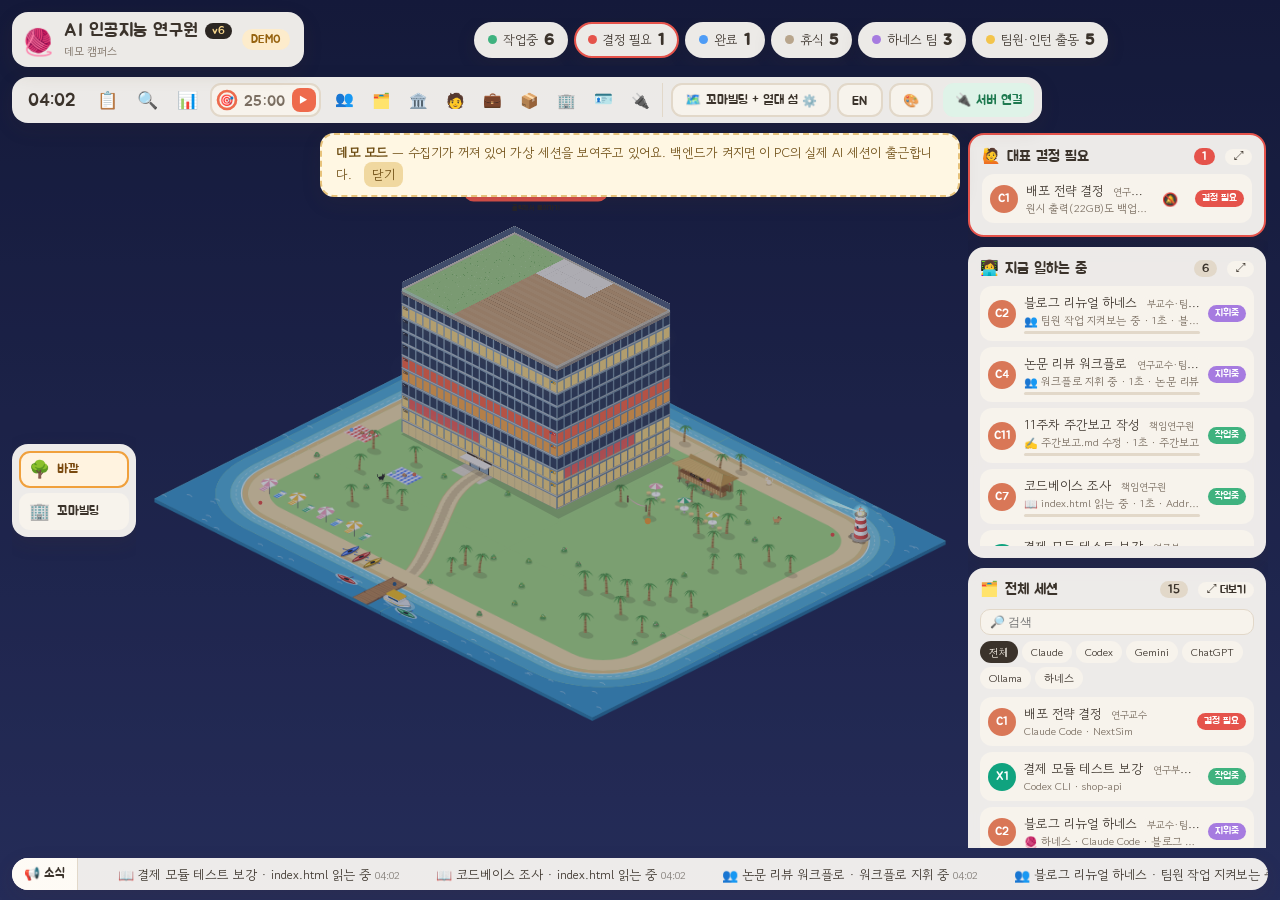
==== commit c26ccf67: "AI OFFICE v6 업데이트 — 도트 그래픽 세트 · 테마 · 시간대 · 그리는 순서 · 따라가기 · 세션 동기화 - 🎨 그래픽: 그래픽 세트(털실 인형 · 도트) × 테마 6" ====
--- a/public/index.html
+++ b/public/index.html
@@ -14,6 +14,8 @@
 <link rel="stylesheet" href="css/v6.css">
 <link rel="stylesheet" href="css/kanban.css">
 <link rel="stylesheet" href="css/mgm.css">
+<link rel="stylesheet" href="css/chars.css">
+<link rel="stylesheet" href="css/company.css">
 <link rel="stylesheet" href="css/timer-aio.css">
 </head>
 <body>
@@ -24,7 +26,7 @@
     <div class="brand">
       <span class="logo">🧶</span>
       <div class="brand-tx">
-        <div class="name"><span class="name-full" data-i18n>AI 인공지능 연구원</span><span class="name-short" data-i18n>AI 연구원</span><span class="ver-badge" id="verBadge" title="현재 버전 (ai-office-v6 폴더)">v6</span></div>
+        <div class="name"><span class="name-full">AI 인공지능 연구원</span><span class="name-short">AI 연구원</span><span class="ver-badge" id="verBadge" title="현재 버전 (ai-office-v6 폴더)">v6</span></div>
         <div class="sub" id="hostLabel">AI 세션 캠퍼스</div>
       </div>
       <span id="modeBadge" class="badge">연결 중…</span>
@@ -37,8 +39,8 @@
       <button class="tbtn" id="btnInsights" title="인사이트 대시보드 (I)" data-i18n-title hidden>📊</button>
       <div class="tm-mini" id="pomoMini"></div>
       <div class="dock" id="dock" hidden></div>
-      <button class="set-btn map-btn" id="btnMap" title="맵 선택 — 실내 × 실외 (M)" data-i18n-title>🗺️<span class="lbl" id="mapLbl">맵</span></button>
-      <button class="set-btn" id="btnTheme" title="설정 — 표시·알림 (T)" data-i18n-title>⚙️<span class="lbl" data-i18n>설정</span></button>
+      <button class="set-btn view-btn" id="btnView" hidden>👁️</button>
+      <button class="set-btn map-btn" id="btnMap" title="맵 · 설정 — 실내 × 실외 · 표시 · 알림 (M · T)" data-i18n-title>🗺️<span class="lbl" id="mapLbl">맵</span><span class="mp-gear">⚙️</span></button>
       <button class="set-btn lang-btn" id="btnLang" title="Switch to English" aria-label="Switch to English">EN</button>
       <button class="set-btn acct-btn" id="btnAcct" title="계정 옵션 — 색 · 글꼴 · 레이아웃 (O)" data-i18n-title>🎨<span class="lbl" data-i18n>계정 옵션</span></button>
       <button class="auth-btn" id="btnAuth" title="로그인" data-i18n-title>🔒<span class="lbl">로그인</span></button>
@@ -47,24 +49,24 @@
 
   <nav id="floors" hidden></nav>
 
-  <div id="themePop" class="pop" hidden>
-    <button class="close" id="popClose" aria-label="닫기" data-i18n-aria-label>✕</button>
-    <h3>⚙️ <span data-i18n>설정</span></h3>
-    <div class="pop-sec" data-i18n>맵 선택</div>
-    <button class="theme" id="popMapOpen"><span class="ti">🗺️</span><span><b data-i18n>맵 선택 열기</b><small id="popMapCur"></small></span></button>
-    <div class="pop-sec" data-i18n>화면 표시</div>
-    <div id="optList" class="opt-list"></div>
-    <div id="adminSec"></div>
-  </div>
-
   <div id="mapPop" class="pop map-pop" hidden>
     <button class="close" id="mapClose" aria-label="닫기" data-i18n-aria-label>✕</button>
-    <h3>🗺️ <span data-i18n>맵 선택</span> <small class="map-hint" data-i18n>실내(건물)와 실외(부지)를 따로 골라 조합해요</small></h3>
-    <div id="mapCur" class="map-cur"></div>
-    <div id="mapOrig" class="map-orig"></div>
-    <div class="map-cols">
-      <div><div class="pop-sec">🏢 <span data-i18n>실내 · 건물</span> <span class="map-n" id="mapInN"></span></div><div id="mapIn" class="map-grid"></div></div>
-      <div><div class="pop-sec">🌳 <span data-i18n>실외 · 부지</span> <span class="map-n" id="mapOutN"></span></div><div id="mapOut" class="map-grid"></div></div>
+    <div class="mp-tabs" role="tablist"><button data-mptab="map" class="on">🗺️ <span data-i18n>맵 선택</span></button><button data-mptab="set">⚙️ <span data-i18n>표시 · 알림</span></button><button data-mptab="view">👁️ <span data-i18n>세션 보기</span></button><button data-mptab="skin">🎨 <span data-i18n>그래픽</span></button></div>
+    <div class="mp-pane" data-mppane="map">
+      <div class="map-hint" data-i18n>실내(건물)와 실외(부지)를 따로 골라 조합해요</div>
+      <div id="mapCur" class="map-cur"></div>
+      <div id="mapOrig" class="map-orig"></div>
+      <div class="map-cols">
+        <div><div class="pop-sec">🏢 <span data-i18n>실내 · 건물</span> <span class="map-n" id="mapInN"></span></div><div id="mapIn" class="map-grid"></div></div>
+        <div><div class="pop-sec">🌳 <span data-i18n>실외 · 부지</span> <span class="map-n" id="mapOutN"></span></div><div id="mapOut" class="map-grid"></div></div>
+      </div>
+    </div>
+    <div class="mp-pane" data-mppane="skin" hidden><div id="skinPane"></div></div>
+    <div class="mp-pane" data-mppane="view" hidden><div id="viewPane" class="vf"></div></div>
+    <div class="mp-pane" data-mppane="set" hidden>
+      <div id="optList" class="so"></div>
+      <div id="adminSec"></div>
+      <div class="mp-more"><button class="btn ghost sm" id="mpAcct">🎨 <span data-i18n>색 · 글꼴 · 크기는 계정 옵션에서</span></button></div>
     </div>
   </div>
 
@@ -121,6 +123,7 @@
 
 <script src="js/providers.js"></script>
 <script src="js/i18n.js"></script>
+<script src="js/i18n_en.js"></script>
 <script src="js/iso.js"></script>
 <script src="js/art.js"></script>
 <script src="js/art2.js"></script>
@@ -145,20 +148,28 @@
 <script src="js/outdoor_a.js"></script>
 <script src="js/outdoor_b.js"></script>
 <script src="js/maps.js"></script>
+<script src="js/depth.js"></script>
 <script src="js/world.js"></script>
 <script src="js/demo.js"></script>
 <script src="js/data.js"></script>
 <script src="js/auth.js"></script>
+<script src="js/keepopen.js"></script>
 <script src="js/detail.js"></script>
 <script src="timer/utils.js"></script>
 <script src="js/kanban.js"></script>
 <script src="js/mgm.js"></script>
+<script src="js/chars.js"></script>
+<script src="js/company.js"></script>
 <script src="timer/store-shim.js"></script>
 <script src="js/timer-ui.js"></script>
 <script src="js/prefs.js"></script>
+<script src="js/brand.js"></script>
 <script src="js/manage.js"></script>
 <script src="js/ui.js"></script>
 <script src="js/viewport.js"></script>
+<script src="js/viewfilter.js"></script>
+<script src="js/skins.js"></script>
+<script src="js/pixelworld.js"></script>
 <script src="js/main.js"></script>
 <script src="js/timer-mount.js"></script>
 </body>
--- a/public/css/v5.css
+++ b/public/css/v5.css
@@ -64,7 +64,7 @@
   #tabbar button:active { background: var(--bg2); }
   .tb-dot { position: absolute; top: 2px; right: 26%; width: 9px; height: 9px; border-radius: 50%; background: var(--red); animation: pulse 1.2s infinite; }
   /* 상단은 브랜드 · 언어 · 로그인만 (맵 · 설정 · 계정 · 관리는 탭바로) */
-  #btnMap, #btnTheme, #btnAcct, .dock, #btnInsights, #btnSide { display: none !important; }
+  #btnMap, #btnAcct, .dock, #btnInsights, #btnSide { display: none !important; }
   #ticker { bottom: calc(66px + env(safe-area-inset-bottom)); height: 30px; }
   body.no-ticker #floors { bottom: calc(76px + env(safe-area-inset-bottom)); }
   #floors { bottom: calc(104px + env(safe-area-inset-bottom)) !important; }
--- a/public/css/v6.css
+++ b/public/css/v6.css
@@ -27,7 +27,7 @@
   body.drawer-wide #floors { left: calc(min(560px, 60vw) + 24px); }
 }
 @media (min-width: 761px) and (max-width: 980px) {
-  #floors { width: 92px; }
+  #floors { width: auto; min-width: 92px; }
   .ep-cur { display: none; }
   .ep-floor { grid-template-columns: 34px auto; justify-content: space-between; }
   .ep-floor span { display: none; }
@@ -65,3 +65,194 @@
 .mg-persona .mg-pz { display: inline-flex; gap: 5px; align-items: baseline; min-width: 0; }
 .mg-persona .mg-pz small { color: var(--ink2); font-size: 11px; }
 .mg-persona select.mg-in { max-width: 130px; }
+
+/* 맵 · 설정 통합 창: 탭 두 개 (🗺️ 맵 선택 · ⚙️ 표시 · 알림) */
+.mp-tabs { display: flex; gap: 4px; margin: 0 40px 8px 2px; }
+.mp-tabs button { border: none; background: var(--bg2); color: var(--ink); border-radius: 99px; padding: 6px 13px; cursor: pointer; font-family: var(--cute); font-size: 14px; }
+.mp-tabs button.on { background: var(--accent); color: #fff; }
+.map-pop .map-hint { font-size: 11px; color: var(--ink2); margin: 0 4px 6px; }
+.mp-opts { display: grid; grid-template-columns: repeat(auto-fill, minmax(230px, 1fr)); gap: 6px; }
+.mp-more { margin-top: 10px; }
+.map-btn .mp-gear { font-size: 12px; margin-left: 4px; opacity: .75; }
+@media (max-width: 760px) { .mp-opts { grid-template-columns: 1fr; } .mp-tabs { margin-right: 44px; } }
+
+/* 바깥 · 건물 버튼: 이름이 길어도 한 줄로 (작은 화면에서 '꼬마빌딩' 이 두 줄로 꺾이던 문제) */
+.nav-b button { white-space: nowrap; }
+#floors > .elev-panel { align-self: stretch; }
+
+/* ---------------------------------------------------------------- 모바일 · 태블릿 스크롤
+   ① 휴대폰에서 맵 · 설정 창이 데스크톱 폭(760px)으로 화면 밖까지 나가 터치가 닿지 않던 문제
+   ② 터치 화면에서 패널 안에 또 스크롤 영역(목록 · 소식 · 맵 목록)이 있으면 손가락이 안쪽에 걸려 패널이 안 내려가던 문제
+      → 터치 기기에선 안쪽 스크롤을 풀고 패널 하나만 스크롤 */
+@media (max-width: 760px) {
+  .map-pop { width: auto; left: calc(16px + env(safe-area-inset-left)); right: calc(16px + env(safe-area-inset-right)); }
+}
+@media (pointer: coarse) {
+  #side .list, #side .feed, .map-pop .map-grid { max-height: none; overflow: visible; }
+  #side > .card.feed-card { flex: none; }
+  #side, .pop, #drawer, .modal-card, #mgr .mg-scroll, #mgr .mg-body, .mm-list, .mm-detail, .ch-list, .ch-right { -webkit-overflow-scrolling: touch; overscroll-behavior: contain; }
+}
+
+/* 층 강조: 세션 수에 따라 3단계 (계정 옵션 › 맵 표시 › 층 강조) */
+.ep-floor.heat-1 { background: rgba(255, 210, 110, .16); }
+.ep-floor.heat-1 em { background: #c99a2e; color: #fff; }
+.ep-floor.heat-2 { background: rgba(255, 160, 60, .26); box-shadow: inset 0 0 0 1.5px rgba(255, 170, 70, .7); }
+.ep-floor.heat-2 em { background: #e2862c; color: #fff; }
+.ep-floor.heat-3 { background: rgba(255, 90, 60, .3); box-shadow: inset 0 0 0 2px rgba(255, 110, 70, .9), 0 0 12px rgba(255, 100, 60, .55); animation: heatPulse 1.6s ease-in-out infinite; }
+.ep-floor.heat-3 em { background: #e5534b; color: #fff; }
+@keyframes heatPulse { 50% { box-shadow: inset 0 0 0 2px rgba(255, 140, 90, 1), 0 0 20px rgba(255, 100, 60, .85); } }
+body.reduce-motion .ep-floor.heat-3 { animation: none; }
+.pf-heatt { display: flex; gap: 8px; flex-wrap: wrap; }
+.pf-heatt label { display: inline-flex; gap: 4px; align-items: center; font-size: 12px; }
+.pf-heatt input { width: 58px; }
+
+/* ---------------------------------------------------------------- 층 이동: '현재 층' 정보는 위에 고정, 층 목록만 스크롤 */
+.ep-list { display: flex; flex-direction: column; gap: 5px; align-items: stretch; }
+.ep-list > * { flex: none; }
+@media (min-width: 761px) {
+  #floors > .elev-panel { overflow: hidden; }
+  .elev-panel .ep-list { flex: 0 1 auto; min-height: 0; overflow-y: auto; scrollbar-width: none; overscroll-behavior: contain; }
+  .elev-panel .ep-list::-webkit-scrollbar { display: none; }
+}
+@media (max-width: 760px) {
+  .elev-panel { overflow: visible; }
+  .elev-panel .ep-list { flex-direction: row; align-items: center; gap: 4px; flex: 1 1 auto; min-width: 0; overflow-x: auto; scrollbar-width: none; max-width: 100%; }
+  .elev-panel .ep-list::-webkit-scrollbar { display: none; }
+}
+
+/* ---------------------------------------------------------------- 👁️ 세션 보기 필터 (맵 선택 창 › 세션 보기) */
+.view-btn .lbl { margin-left: 3px; font-size: 12px; }
+.vf { display: flex; flex-direction: column; gap: 10px; max-height: min(70vh, 640px); overflow-y: auto; padding-right: 2px; }
+.vf-sum { display: flex; align-items: center; justify-content: space-between; gap: 8px; flex-wrap: wrap; background: var(--bg2); border-radius: 12px; padding: 8px 12px; }
+.vf-sec { border: 1px solid var(--line); border-radius: 14px; padding: 8px 12px 10px; }
+.vf-h { font-family: var(--cute); font-size: 13px; color: var(--ink2); margin: 6px 0 4px; }
+.vf-h small { font-family: inherit; margin-left: 6px; }
+.vf-row { display: flex; flex-wrap: wrap; gap: 5px; align-items: center; margin-bottom: 4px; font-size: 13px; }
+.vf-scroll { max-height: 92px; overflow-y: auto; }
+.vf-chip { border: 1.5px solid var(--line); background: var(--card); color: var(--ink); border-radius: 99px; padding: 3px 10px; font-size: 12.5px; cursor: pointer; }
+.vf-chip.on { border-color: var(--accent); background: var(--accent); color: #fff; }
+.vf-seg { display: flex; gap: 4px; background: var(--bg2); border-radius: 99px; padding: 3px; width: fit-content; max-width: 100%; }
+.vf-seg button { border: none; background: none; border-radius: 99px; padding: 5px 12px; cursor: pointer; font-family: var(--cute); font-size: 13.5px; color: var(--ink); }
+.vf-seg button.on { background: var(--accent); color: #fff; }
+.vf input[type=date], .vf-q { border: 1.5px solid var(--line); background: var(--card); color: var(--ink); border-radius: 10px; padding: 5px 8px; font: inherit; font-size: 13px; }
+.vf-q { flex: 1 1 180px; min-width: 0; }
+.vf-list { display: flex; flex-direction: column; gap: 3px; max-height: 300px; overflow-y: auto; margin-top: 4px; }
+.vf-item { display: flex; align-items: center; justify-content: space-between; gap: 8px; padding: 5px 8px; border-radius: 10px; background: var(--bg2); }
+.vf-item.off { opacity: .5; }
+.vf-name { min-width: 0; display: flex; flex-direction: column; }
+.vf-name b { font-size: 13px; overflow: hidden; text-overflow: ellipsis; white-space: nowrap; }
+.vf-name small { font-size: 11px; color: var(--ink2); overflow: hidden; text-overflow: ellipsis; white-space: nowrap; }
+.vf-tri { display: flex; gap: 2px; flex: none; }
+.vf-tri button { border: 1.5px solid var(--line); background: var(--card); border-radius: 8px; width: 30px; height: 28px; cursor: pointer; font-size: 13px; }
+.vf-tri button.on { border-color: var(--accent); background: #fff3e0; }
+@media (max-width: 760px) { .vf { max-height: none; } .vf-list { max-height: 50vh; } }
+
+/* ---------------------------------------------------------------- 상단 메뉴 줄: 글자 · 아이콘 세로 가운데 정렬
+   버튼마다 줄 높이(line-height)가 달라 글자가 위아래로 들쭉날쭉 → 모두 같은 높이의 가운데 정렬 상자로, 글자 줄 높이는 1 */
+.tools > .clock, .tools > .tbtn, .tools > .set-btn, .tools > .auth-btn, .dock-btn { display: inline-flex; align-items: center; justify-content: center; line-height: 1; height: 34px; box-sizing: border-box; }
+.tools > .set-btn, .tools > .auth-btn { padding-top: 0; padding-bottom: 0; }
+.dock-btn { padding-top: 0; padding-bottom: 0; }
+.dock-btn .ic, .set-btn .lbl, .auth-btn .lbl, .dock-btn .lbl, .tm-pill-time { line-height: 1; display: inline-block; }
+/* 글꼴마다 글자가 그려지는 높이가 달라 실제 잉크 위치를 재서 맞춘 보정값 (줄 가운데 ±0.5px 안)
+   귀여운 글꼴(Jua: 시계 · 뽀모도로 · EN)은 위로 뜨고, 본문 글꼴 라벨 · 이모지 아이콘은 아래로 처진다 */
+.tools > .clock { padding-top: 2px; }
+.tm-pill-time { transform: translateY(1.2px); }
+#btnLang { padding-top: 3px; }
+#btnAcct { padding-top: 2px; }
+#btnMap { padding-top: 1px; }
+.tools > .tbtn { padding: 0 0 3px; }
+.dock-btn .lbl { transform: translateY(-.7px); }
+.dock-btn .ic { transform: translateY(-1px); }
+.dock-btn[data-admin=company] .ic { transform: translateY(-1.8px); }
+.dock-btn[data-admin=sessions] .ic, .dock-btn[data-admin=users] .ic { transform: translateY(-3px); }
+@media (max-width: 760px) { .tools > .tbtn, .tools > .set-btn, .tools > .auth-btn { height: 36px; } }   /* 휴대폰은 원래대로 36px 터치 크기 */
+
+/* ---------------------------------------------------------------- 🎯 따라가기 · 자동 포커스 */
+.follow-bar { position: fixed; left: 50%; transform: translateX(-50%); top: calc((var(--top-h, 62px) + 10px)); z-index: 30; display: flex; align-items: center; gap: 8px; padding: 6px 8px 6px 14px; border-radius: 99px; background: var(--card); box-shadow: var(--shadow); border: 2px solid var(--accent); font-size: 13.5px; cursor: pointer; max-width: calc(100vw - 32px); white-space: nowrap; overflow: hidden; text-overflow: ellipsis; animation: slidein .2s ease-out; }
+.follow-bar button { border: none; background: var(--bg2); border-radius: 50%; width: 26px; height: 26px; cursor: pointer; flex: none; }
+.follow-bar button:hover { background: var(--accent); color: #fff; }
+.d-follow { float: right; margin: 0 0 6px 8px; border: 2px solid var(--line); background: var(--bg2); color: var(--ink); border-radius: 99px; padding: 4px 11px; font-family: var(--cute); font-size: 13px; cursor: pointer; }
+.d-follow:hover, .d-follow.on { border-color: var(--accent); background: var(--accent); color: #fff; }
+@media (max-width: 760px) { .follow-bar { top: calc(64px + env(safe-area-inset-top)); font-size: 12.5px; } }
+
+/* ---------------------------------------------------------------- 🏷️ 계정 옵션 › 타이틀 · 파비콘 */
+.pf-pair { display: grid; grid-template-columns: 1fr 1fr; gap: 6px; width: 100%; }
+.pf-pair label { display: flex; align-items: center; gap: 4px; font-size: 13px; min-width: 0; }
+.pf-pair .mg-in { flex: 1; min-width: 0; }
+.pf-emo { border: 2px solid var(--line); background: var(--card); border-radius: 10px; width: 34px; height: 34px; font-size: 18px; cursor: pointer; line-height: 1; }
+.pf-emo.on { border-color: var(--accent); background: #fff3e0; }
+.pf-emoin { width: 70px; }
+.pf-file { display: flex; align-items: center; gap: 8px; margin-top: 6px; flex-wrap: wrap; }
+.pf-file img { width: 32px; height: 32px; border-radius: 8px; object-fit: cover; border: 1px solid var(--line); }
+.pf-tabpv { display: flex; align-items: center; gap: 8px; background: var(--bg2); border: 1px solid var(--line); border-radius: 10px 10px 0 0; padding: 7px 12px; margin: 8px 0 4px; max-width: 360px; font-size: 13px; }
+.pf-tabpv img { width: 18px; height: 18px; flex: none; }
+.pf-tabpv span { flex: 1; min-width: 0; overflow: hidden; text-overflow: ellipsis; white-space: nowrap; }
+.pf-tabpv small { color: var(--ink2); font-size: 11px; flex: none; }
+.brand .logo img { width: 1em; height: 1em; border-radius: 6px; object-fit: cover; vertical-align: middle; }
+@media (max-width: 760px) { .pf-pair { grid-template-columns: 1fr; } }
+.pf-lg { font-size: 10.5px; color: var(--ink2); min-width: 18px; }
+
+/* 상단 상태 칩: 가운데 정렬은 넘칠 때 왼쪽 끝이 잘려 안 보였다 → 넘치지 않을 때만 가운데(auto 여백) · 넘치면 양 끝 ‹ › */
+.chips { justify-content: flex-start; position: relative; }
+.chips > .chip:first-child { margin-left: auto; }
+.chips > .chip:nth-last-child(3) { margin-right: auto; }
+.chip-nav { display: none; position: sticky; z-index: 2; flex: none; align-self: center; width: 28px; height: 28px; border-radius: 50%; border: 2px solid var(--line); background: var(--card); color: var(--ink); box-shadow: var(--shadow); cursor: pointer; font-size: 17px; line-height: 1; padding: 0 0 2px; order: 99; }
+.chip-nav.l { left: 0; order: -1; margin-right: -34px; }
+.chip-nav.r { right: 0; margin-left: -34px; }
+.chips.can-l .chip-nav.l, .chips.can-r .chip-nav.r { display: inline-flex; align-items: center; justify-content: center; }
+.chip-nav:hover { border-color: var(--accent); }
+/* 관리 표 머리글: 좁은 열에서 「직급 · 직책」 · 「메모」 가 여러 줄로 꺾이지 않게 */
+.mg-table th { white-space: nowrap; }
+/* 휴대폰: 시계는 숨김 (상단 메뉴 정렬 규칙이 원래의 숨김을 덮어써 시계가 보이고 제목이 「박」 한 글자로 눌리던 문제) */
+@media (max-width: 760px) { .tools > .clock { display: none; } }
+/* 세션 상세: 따라가기 버튼이 오른쪽 위 ✕ 닫기와 겹치지 않게 */
+.d-follow { margin-right: 38px; }
+@media (max-width: 760px) { .tools .set-btn .lbl, .tools .auth-btn .lbl { display: none; } .brand { min-width: 96px; } }   /* 휴대폰은 원래대로 아이콘만 — 정렬 규칙이 숨김을 덮어써 제목이 밀려나던 문제 */
+
+/* ---------------------------------------------------------------- 🎨 그래픽 테마 */
+#skinOverlay { position: absolute; inset: 0; pointer-events: none; z-index: 1; mix-blend-mode: multiply; }
+#skinOverlay.paper { background-repeat: repeat, no-repeat; background-size: 160px 160px, 100% 100%; opacity: 0.9; }
+#skinOverlay.film { background-repeat: repeat, no-repeat; background-size: 160px 160px, 100% 100%; mix-blend-mode: normal; animation: skinGrain 0.5s steps(3) infinite; }
+#skinOverlay.scan { background: repeating-linear-gradient(0deg, rgba(0,0,0,0.18) 0 1px, rgba(0,0,0,0) 1px 3px), radial-gradient(ellipse at center, rgba(0,0,0,0) 60%, rgba(0,0,0,0.5) 100%); mix-blend-mode: normal; }
+@keyframes skinGrain { 0% { background-position: 0 0, 0 0; } 33% { background-position: -40px 25px, 0 0; } 66% { background-position: 30px -35px, 0 0; } }
+.skin-card .mi { font-size: 26px; }
+.skin-credit { font-size: 11.5px; margin-top: 8px; }
+
+.skin-sets { grid-template-columns: repeat(2, minmax(0, 1fr)); margin-bottom: 8px; }
+.skin-sky { margin-bottom: 8px; flex-wrap: wrap; }
+
+/* ---------------------------------------------------------------- ⚙️ 표시 · 알림 (묶음 카드) */
+.so { display: grid; grid-template-columns: 1fr 1fr; gap: 10px; margin-top: 4px; }
+.so-card { background: var(--bg2); border-radius: 16px; padding: 12px 14px 14px; min-width: 0; }
+.so-wide { grid-column: 1 / -1; }
+.so-card h4 { margin: 0 0 10px; font-size: 13.5px; display: flex; align-items: baseline; gap: 8px; flex-wrap: wrap; }
+.so-card h4 small { font-weight: 400; color: var(--muted); font-size: 11.5px; }
+.so-grid { display: grid; gap: 6px; }
+.so-sw { display: flex; align-items: center; gap: 8px; padding: 7px 4px; cursor: pointer; border-radius: 10px; font-size: 13px; }
+.so-sw:hover { background: rgba(0,0,0,0.03); }
+.so-ic { width: 22px; text-align: center; flex: none; font-size: 15px; line-height: 1; }
+.so-l { flex: 1; min-width: 0; line-height: 1.3; }
+.so-l kbd { font-size: 10px; }
+.so-sw input { position: absolute; opacity: 0; width: 0; height: 0; }
+.so-sw i { flex: none; width: 36px; height: 21px; border-radius: 11px; background: var(--line); position: relative; transition: background .18s; }
+.so-sw i::after { content: ''; position: absolute; left: 3px; top: 3px; width: 15px; height: 15px; border-radius: 50%; background: #fff; box-shadow: 0 1px 3px rgba(0,0,0,0.25); transition: transform .18s; }
+.so-sw input:checked + i { background: var(--accent); }
+.so-sw input:checked + i::after { transform: translateX(15px); }
+.so-sw input:focus-visible + i { outline: 2px solid var(--accent); outline-offset: 2px; }
+.so-choice { display: grid; grid-template-columns: repeat(4, 1fr); gap: 8px; }
+.so-choice button { display: flex; flex-direction: column; align-items: flex-start; gap: 3px; text-align: left; padding: 10px 11px; border-radius: 12px; border: 1.5px solid var(--line); background: var(--card, var(--bg)); color: var(--ink); cursor: pointer; font: inherit; min-width: 0; }
+.so-choice button b { font-size: 12.8px; line-height: 1.3; }
+.so-choice button small { font-size: 11px; color: var(--muted); line-height: 1.35; }
+.so-choice button .so-ic { width: auto; font-size: 18px; margin-bottom: 2px; }
+.so-choice button:hover { border-color: var(--accent); }
+.so-choice button.on { border-color: var(--accent); background: color-mix(in srgb, var(--accent) 14%, var(--card, var(--bg))); box-shadow: 0 0 0 2px color-mix(in srgb, var(--accent) 25%, transparent); }
+.so-row { display: flex; align-items: center; justify-content: space-between; gap: 10px; margin-top: 12px; font-size: 12.5px; flex-wrap: wrap; }
+.so-seg { display: inline-flex; flex-wrap: wrap; gap: 4px; background: var(--card, var(--bg)); padding: 3px; border-radius: 11px; border: 1px solid var(--line); }
+.so-seg button { border: 0; background: transparent; color: var(--ink); font: inherit; font-size: 12.5px; padding: 5px 11px; border-radius: 8px; cursor: pointer; white-space: nowrap; }
+.so-seg button:hover { background: rgba(0,0,0,0.05); }
+.so-seg button.on { background: var(--accent); color: #fff; font-weight: 600; }
+@media (max-width: 760px) { .so { grid-template-columns: 1fr; } .so-choice { grid-template-columns: 1fr 1fr; } }
+
+/* 관리 메뉴 글자: 줄바꿈 금지 · 1500px 이하에서는 아이콘만 (위 세로 정렬 규칙이 v5 의 숨김 규칙을 덮어써서 「세션 관리」 가 두 줄로 접히던 것) */
+.dock-btn .lbl { white-space: nowrap; }
+@media (max-width: 1500px) { .dock-btn .lbl, .acct-btn .lbl { display: none; } }
--- a/public/css/kanban.css
+++ b/public/css/kanban.css
@@ -192,3 +192,10 @@
   .kb-dtitle { font-size: 16px; }
   .kb-add { padding: 9px 8px; }
 }
+
+/* 필터 줄은 한 줄로 (넘치면 옆으로 밀어서) — 두 줄로 꺾이지 않게 */
+@media (min-width: 761px) {
+  .kb-filters { flex-wrap: nowrap; overflow-x: auto; overflow-y: hidden; scrollbar-width: thin; }
+  .kb-filters > * { flex: none; }
+  .kb-filters select { max-width: 150px; }
+}
--- a/public/css/mgm.css
+++ b/public/css/mgm.css
@@ -61,3 +61,13 @@
   .mm-tabs > button[data-mm-tab] { flex: none; }
 }
 .mm-card > p { margin: 0; font-size: 13px; line-height: 1.6; }
+
+/* 자동 출퇴근 */
+.mm-auto { display: flex; flex-wrap: wrap; gap: 4px 8px; align-items: center; background: var(--card); border-radius: 10px; padding: 7px 9px; font-size: 12px; border: 1.5px dashed var(--line); }
+.mm-auto.on { border-style: solid; border-color: color-mix(in srgb, #2fb27f 55%, transparent); }
+.mm-auto span, .mm-auto small { color: var(--ink2); }
+.mm-auto .err { color: #c43d32; }
+.mm-auto .btn { margin-left: auto; }
+.mm-hist { display: flex; flex-direction: column; gap: 2px; font-size: 12px; max-height: 160px; overflow-y: auto; }
+.mm-hist small { color: var(--ink2); }
+.mm-row input[type=number] { width: 64px; }
--- a/public/css/chars.css
+++ b/public/css/chars.css
@@ -0,0 +1,46 @@
+/* 직접 만든 캐릭터 — 관리 센터 › 🧑 캐릭터 */
+.ch-host { flex: 1; min-height: 0; display: flex; flex-direction: column; }
+.ch { display: grid; grid-template-columns: minmax(280px, 1fr) minmax(340px, 460px); gap: 12px; min-height: 0; flex: 1; }
+.ch-left { display: flex; flex-direction: column; gap: 8px; min-height: 0; }
+.ch-list { display: flex; flex-direction: column; gap: 7px; overflow-y: auto; max-height: calc(100vh - 230px); padding-right: 2px; scrollbar-width: thin; }
+.ch-card { display: grid; grid-template-columns: 44px 1fr auto; gap: 10px; align-items: center; background: var(--bg2); border: 2px solid transparent; border-radius: 14px; padding: 8px 10px; }
+.ch-card.on { border-color: var(--accent); }
+.ch-card.off { opacity: .55; }
+.ch-av { width: 40px; height: 40px; border-radius: 50%; display: grid; place-items: center; background: radial-gradient(circle at 35% 30%, #fff8ee, #efe2cf); box-shadow: inset 0 0 0 4px var(--c); }
+.ch-av span { font-family: var(--cute); color: var(--c); font-size: 17px; }
+.ch-tx { min-width: 0; font-size: 13px; }
+.ch-tx small { color: var(--ink2); font-size: 11px; }
+.ch-sub { color: var(--ink2); font-size: 11.5px; white-space: nowrap; overflow: hidden; text-overflow: ellipsis; }
+.ch-sub em { font-style: normal; color: #c43d32; }
+.ch-btns { display: flex; gap: 4px; }
+.ch-right { min-height: 0; overflow-y: auto; max-height: calc(100vh - 190px); scrollbar-width: thin; }
+.ch-pad { padding: 40px 10px; text-align: center; }
+.ch-ed { background: var(--bg2); border-radius: 16px; padding: 12px 14px; display: flex; flex-direction: column; gap: 10px; }
+.ch-edh { display: flex; align-items: center; justify-content: space-between; }
+.ch-edh h3 { margin: 0; font-family: var(--cute); font-weight: normal; font-size: 17px; color: var(--head, var(--ink)); }
+.ch-ed section { background: var(--card); border-radius: 12px; padding: 9px 11px; display: flex; flex-direction: column; gap: 5px; }
+.ch-ed h4 { margin: 0 0 3px; font-size: 13px; color: var(--ink2); }
+.ch-row { display: grid; grid-template-columns: 96px 1fr; gap: 8px; align-items: center; font-size: 12.5px; }
+.ch-row > span { color: var(--ink2); }
+.ch-row > div { display: flex; gap: 6px; align-items: center; flex-wrap: wrap; min-width: 0; }
+.ch-row .mg-in { min-width: 0; flex: 1; }
+.ch-row input[type=number] { max-width: 90px; }
+.ch-sws { display: inline-flex; gap: 4px; flex-wrap: wrap; }
+.ch-sw { width: 20px; height: 20px; border-radius: 50%; border: 2px solid #fff; background: var(--c); box-shadow: 0 0 0 1px var(--line); cursor: pointer; padding: 0; }
+.ch-pat { display: flex; flex-direction: column; gap: 5px; margin-bottom: 4px; }
+.ch-step { display: grid; grid-template-columns: 1fr 64px auto 1fr auto; gap: 5px; align-items: center; font-size: 12px; }
+.ch-foot { display: flex; align-items: center; gap: 8px; }
+.ch-foot .btn:not(.ghost) { padding: 8px 22px; }
+@media (max-width: 860px) {
+  .ch { grid-template-columns: 1fr; }
+  .ch-list, .ch-right { max-height: none; }
+  .ch-step { grid-template-columns: 1fr 56px auto; }
+  .ch-step [data-chp=label] { grid-column: 1 / 3; }
+}
+.ch-see { font-size: 10.5px; background: var(--card); border-radius: 99px; padding: 1px 7px; color: var(--ink2); margin-left: 4px; }
+.ch-ed .mg-chk select { margin: 0 4px; }
+.ch-jail { font-size: 11px; background: #2b3a67; color: #fff; border-radius: 99px; padding: 2px 8px; align-self: center; white-space: nowrap; }
+.ch-sendto { gap: 6px; }
+.ch-g { font-size: 12px; font-weight: bold; }
+.ch-g.f { color: #e2667f; }
+.ch-g.m { color: #4e7cf6; }
--- a/public/css/company.css
+++ b/public/css/company.css
@@ -0,0 +1,59 @@
+/* 회사 관리 — 관리 센터 › 💼 회사 */
+.co-host { flex: 1; min-height: 0; display: flex; flex-direction: column; }
+.co { display: flex; flex-direction: column; gap: 10px; min-height: 0; flex: 1; }
+.co-kpis { display: grid; grid-template-columns: repeat(auto-fit, minmax(130px, 1fr)); gap: 8px; }
+.co-kpi { background: var(--bg2); border-radius: 14px; padding: 9px 12px; }
+.co-kpi small { display: block; color: var(--ink2); font-size: 11px; }
+.co-kpi b { font-family: var(--cute); font-weight: normal; font-size: 21px; }
+.co-kpi.main { background: linear-gradient(140deg, color-mix(in srgb, var(--accent) 22%, var(--bg2)), var(--bg2)); }
+.co-kpi.warn { background: color-mix(in srgb, #e9a23b 14%, var(--bg2)); }
+.co-kpi.bad { background: color-mix(in srgb, #e5534b 16%, var(--bg2)); }
+.neg { color: #d0423a; }
+.pos { color: #2fb27f; }
+.num { text-align: right; font-variant-numeric: tabular-nums; }
+.co-tools { gap: 6px; }
+.co-tools .mg-search { max-width: 220px; }
+.co-split { display: grid; grid-template-columns: 1fr minmax(320px, 420px); gap: 12px; min-height: 0; flex: 1; }
+.co-tbl { min-height: 0; max-height: calc(100vh - 300px); }
+.co-tbl table { width: 100%; }
+.co-tbl tr[data-co-row] { cursor: pointer; }
+.co-tbl tr.on td { background: color-mix(in srgb, var(--accent) 12%, transparent); }
+.co-tbl td small { display: block; color: var(--ink2); font-size: 11px; max-width: 220px; overflow: hidden; text-overflow: ellipsis; white-space: nowrap; }
+.co-tag { font-size: 10.5px; background: var(--bg2); border-radius: 99px; padding: 0 6px; color: var(--ink2); }
+.co-st { display: inline-block; font-size: 11px; color: var(--c); background: color-mix(in srgb, var(--c) 14%, transparent); border: 1px solid color-mix(in srgb, var(--c) 40%, transparent); border-radius: 99px; padding: 0 7px; }
+.co-acts { white-space: nowrap; }
+.co-acts button { border: none; background: var(--bg2); border-radius: 8px; padding: 4px 7px; cursor: pointer; font-size: 14px; }
+.co-acts button:hover { background: var(--line); }
+.co-right { display: flex; flex-direction: column; gap: 10px; min-height: 0; overflow-y: auto; max-height: calc(100vh - 300px); scrollbar-width: thin; }
+.co-pad { padding: 26px 10px; text-align: center; background: var(--bg2); border-radius: 14px; }
+.co-d { background: var(--bg2); border-radius: 14px; padding: 10px 12px; display: flex; flex-direction: column; gap: 8px; }
+.co-dh { display: flex; align-items: center; gap: 8px; }
+.co-dh b { font-family: var(--cute); font-weight: normal; font-size: 17px; flex: 1; }
+.co-mini { display: grid; grid-template-columns: repeat(3, 1fr); gap: 6px; }
+.co-mini div { background: var(--card); border-radius: 10px; padding: 6px 8px; }
+.co-mini small { display: block; color: var(--ink2); font-size: 10.5px; }
+.co-mini b { font-variant-numeric: tabular-nums; }
+.co-d section { background: var(--card); border-radius: 12px; padding: 8px 10px; display: flex; flex-direction: column; gap: 6px; }
+.co-d h4 { margin: 0; font-size: 12.5px; color: var(--ink2); }
+.co-d .mm-row input[type=number] { width: 110px; }
+.co-led { display: flex; flex-direction: column; gap: 3px; max-height: 260px; overflow-y: auto; font-size: 12px; }
+.co-led > div { display: grid; grid-template-columns: 128px 1fr auto; gap: 2px 8px; padding: 4px 6px; border-radius: 8px; background: var(--card); }
+.co-led > div small { grid-column: 1 / -1; color: var(--ink2); }
+.co-led span:first-child { color: var(--ink2); font-size: 11px; }
+.co-card { background: var(--bg2); border-radius: 14px; padding: 8px 12px; }
+.co-card summary { cursor: pointer; font-weight: bold; padding: 2px 0; }
+.co-sets { display: grid; grid-template-columns: 1fr 1fr; gap: 6px 10px; margin: 8px 0; }
+.co-set { display: flex; flex-direction: column; gap: 2px; font-size: 11.5px; color: var(--ink2); }
+@media (max-width: 1000px) { .co-split { grid-template-columns: 1fr; } .co-tbl, .co-right { max-height: none; } }
+@media (max-width: 760px) { .co-sets { grid-template-columns: 1fr; } .co-mini { grid-template-columns: repeat(2, 1fr); } }
+@media (max-width: 760px) {
+  .co-tbl .mg-table tr { display: grid; grid-template-columns: repeat(4, 1fr); gap: 2px 8px; padding: 8px 4px; }
+  .co-tbl .mg-table td { padding: 0; }
+  .co-tbl .mg-table td:first-child { grid-column: 1 / -1; grid-row: auto; }
+  .co-tbl .mg-table td:nth-child(2), .co-tbl .mg-table td:nth-child(3), .co-tbl .mg-table td:nth-child(6) { display: none; }
+  .co-tbl .mg-table td.co-acts { grid-column: 1 / -1; }
+  .co-tbl td[data-l]::before { content: attr(data-l); display: block; font-size: 10px; color: var(--ink2); text-align: left; }
+  .co-tbl td.num { text-align: left; }
+  .co-kpis { grid-template-columns: repeat(2, 1fr); }
+  .co-tools .mg-search { max-width: none; flex-basis: 100%; }
+}
